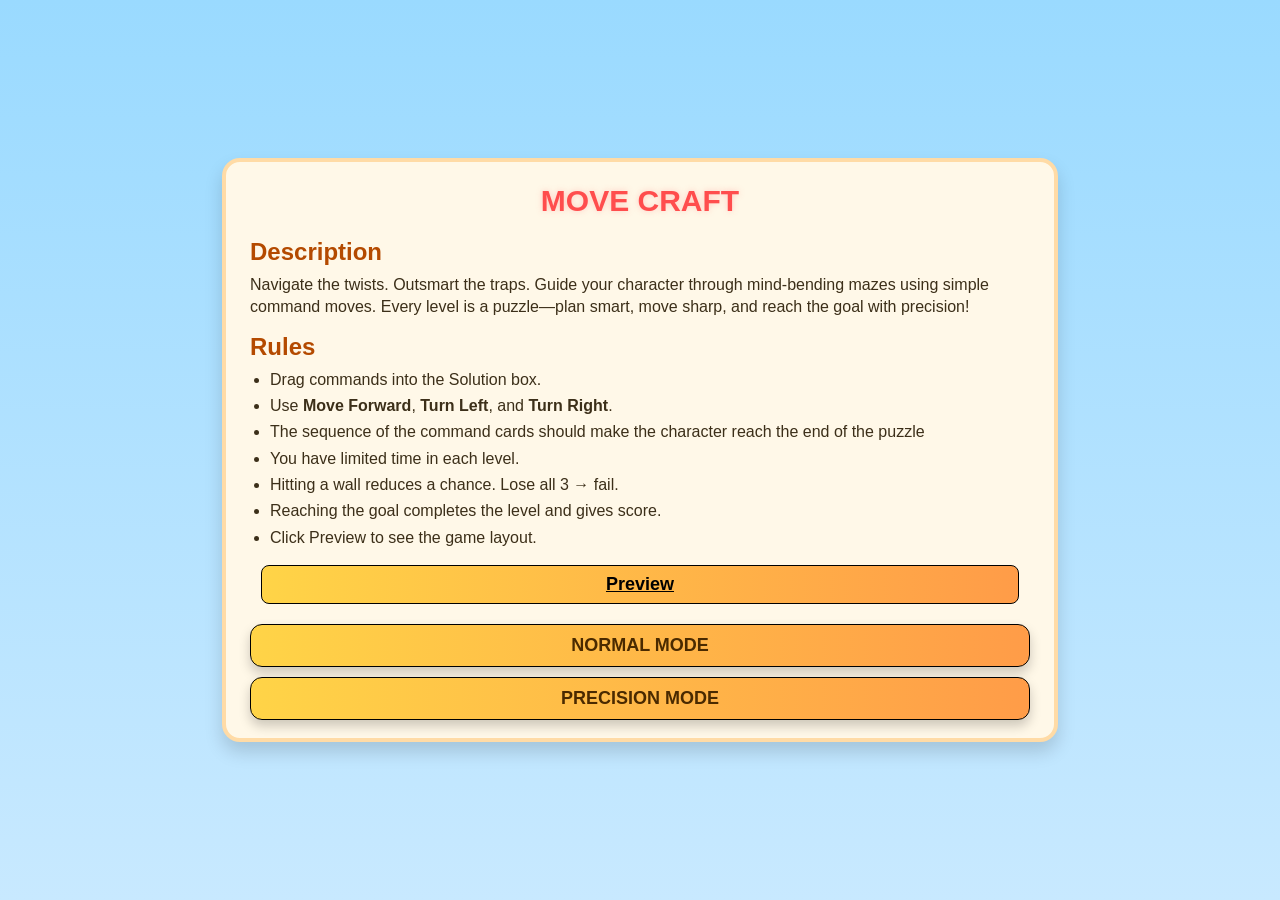
==== index.html @ 4fc88e2c "Rename index_M.html to index.html for GitHub Pages" ====
<!doctype html>
<html lang="en">
<head>
<meta charset="utf-8" />
<meta name="viewport" content="width=device-width,initial-scale=1" />
<title>Maze Game — Welcome</title>

<style>
:root{
  --sky-blue:#9adaff;
  --sky-light:#c8e9ff;
  --mario-red:#ff4d4d;
  --panel-light:#fff8e8;
  --panel-border:#ffdba6;
  --text-dark:#3c2f19;
}

/* Full-screen, no scroll */
html,body{
  margin:0;
  height:100vh;
  width:100vw;
  overflow:hidden;     /* No scrollbars anywhere */
  font-family:Arial, Helvetica, sans-serif;
  background:linear-gradient(180deg,var(--sky-blue),var(--sky-light));
  display:flex;
  justify-content:center;
  align-items:center;
  font-size: larger;
}

/* Perfectly centered container */
.container{
  width:88%;
  max-width:780px;
  height:auto;
  background:var(--panel-light);
  border:4px solid var(--panel-border);
  border-radius:18px;
  padding:18px 24px;   /* compact padding */
  box-shadow:0 10px 18px rgba(0,0,0,0.15);

  /* Trick: limit height exactly so content always fits */
  max-height:82vh;
  display:flex;
  flex-direction:column;
  justify-content:flex-start;
}

/* Title */
h1{
  text-align:center;
  font-size:30px;
  font-weight:900;
  color:var(--mario-red);
  margin:4px 0 10px 0;
  text-shadow:0 0 6px rgba(255,120,120,0.35);
}

/* Section headings */
h2{
  margin:10px 0 4px 0;
  color:#b44a00;
  font-weight:900;
  font-size: x-large;
}

/* Description & rules text */
p, li{
  font-size:16px;
  line-height:1.4;
  color:var(--text-dark);
  margin:4px 0;
}

/* Reduce vertical list spacing */
ul{
  margin:0 0 6px 0;
  padding-left:20px;
}

/* Preview button */
.btn {
  display:inline-block;
  padding:8px;
  border-radius:8px;
  margin:6px auto 10px auto;
  font-weight:800;
  border:1px solid #000000;
  background:linear-gradient(90deg,#ffd447,#ff9c48);
  font-size:18px;
  width:100%;
  max-width:740px;
  cursor:pointer;
  color:#000;
  text-align:center;
}
.btn:hover{
  transform:scale(1.04);
}

/* Game mode buttons */
.start-btn{
  width:100%;
  padding:10px;
  margin-top:10px;
  font-size:18px;
  font-weight:900;
  background:linear-gradient(90deg,#ffd447,#ff9c48);
  border:1px solid #000000;
  border-radius:12px;
  cursor:pointer;
  color:#4a2a00;
  box-shadow:0 6px 12px rgba(0,0,0,0.2);
}
.start-btn:hover{
  transform:scale(1.04);
}
</style>
</head>

<body>
<div class="container">

  <h1>MOVE CRAFT</h1>

  <h2>Description</h2>
  <p>
    Navigate the twists. Outsmart the traps.
    Guide your character through mind-bending mazes using simple command moves.
    Every level is a puzzle—plan smart, move sharp, and reach the goal with precision!
  </p>

  <h2>Rules</h2>
  <ul>
    <li>Drag commands into the Solution box.</li>
    <li>Use <b>Move Forward</b>, <b>Turn Left</b>, and <b>Turn Right</b>.</li>
    <li>The sequence of the command cards should make the character reach the end of the puzzle</li>
    <li>You have limited time in each level.</li>
    <li>Hitting a wall reduces a chance. Lose all 3 → fail.</li>
    <li>Reaching the goal completes the level and gives score.</li>
    <li>Click Preview to see the game layout.</li>
  </ul>

  <a href="photos/maze_preview.png" class="btn">Preview</a>

  <button class="start-btn" onclick="startGame()">NORMAL MODE</button>
  <button class="start-btn" onclick="shortestGame()">PRECISION MODE</button>

</div>

<script>
function startGame(){
  window.location.href = "game_M.html";
}
function shortestGame(){
  window.location.href = "game.html";
}
</script>

</body>
</html>
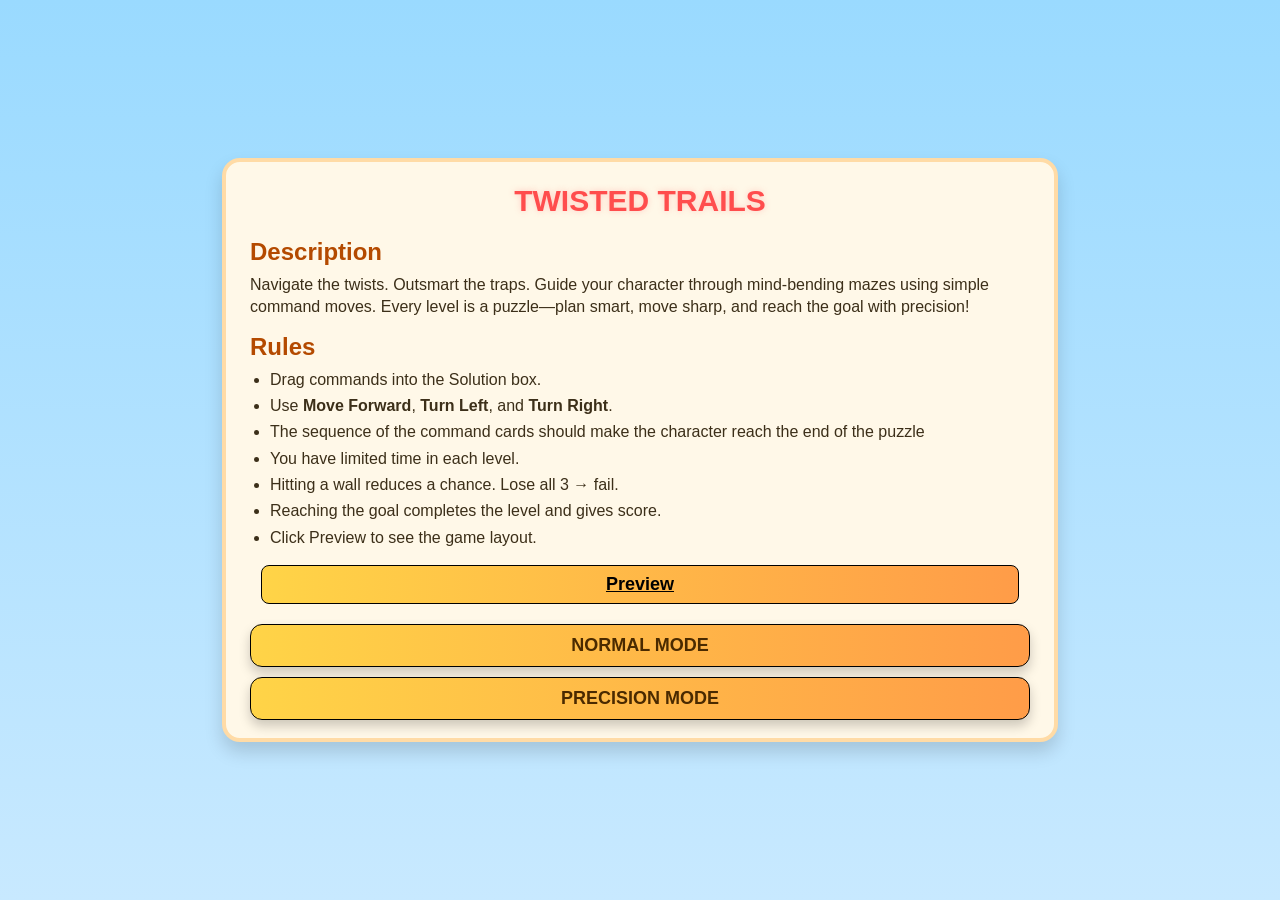
==== commit 5b1f1a6d: "Maze game name update" ====
--- a/index.html
+++ b/index.html
@@ -122,7 +122,7 @@
 <body>
 <div class="container">
 
-  <h1>MOVE CRAFT</h1>
+  <h1>TWISTED TRAILS</h1>
 
   <h2>Description</h2>
   <p>
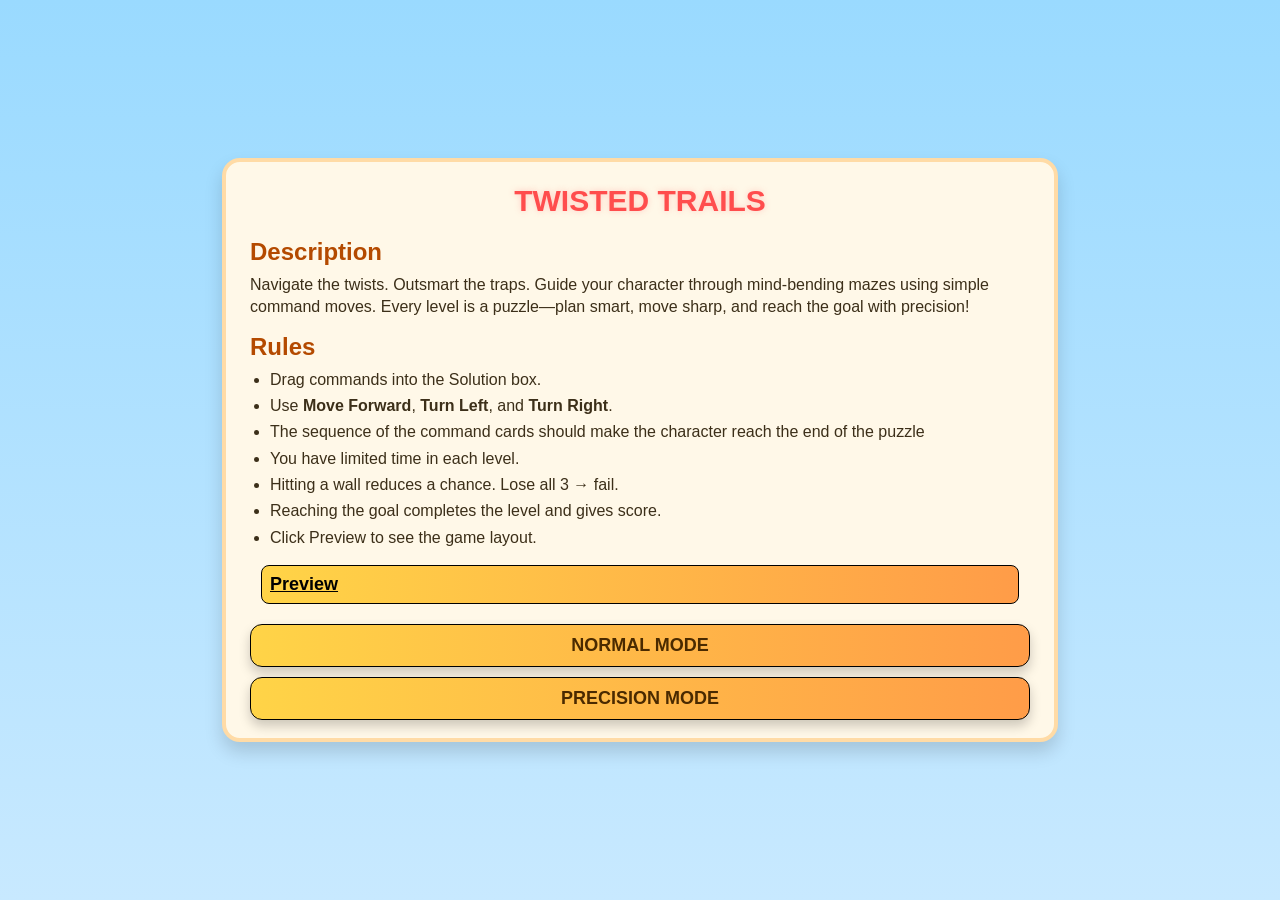
==== commit b2b7b727: "Maze game index layout" ====
--- a/index.html
+++ b/index.html
@@ -81,7 +81,7 @@
 
 /* Preview button */
 .btn {
-  display:inline-block;
+  display:flex;
   padding:8px;
   border-radius:8px;
   margin:6px auto 10px auto;
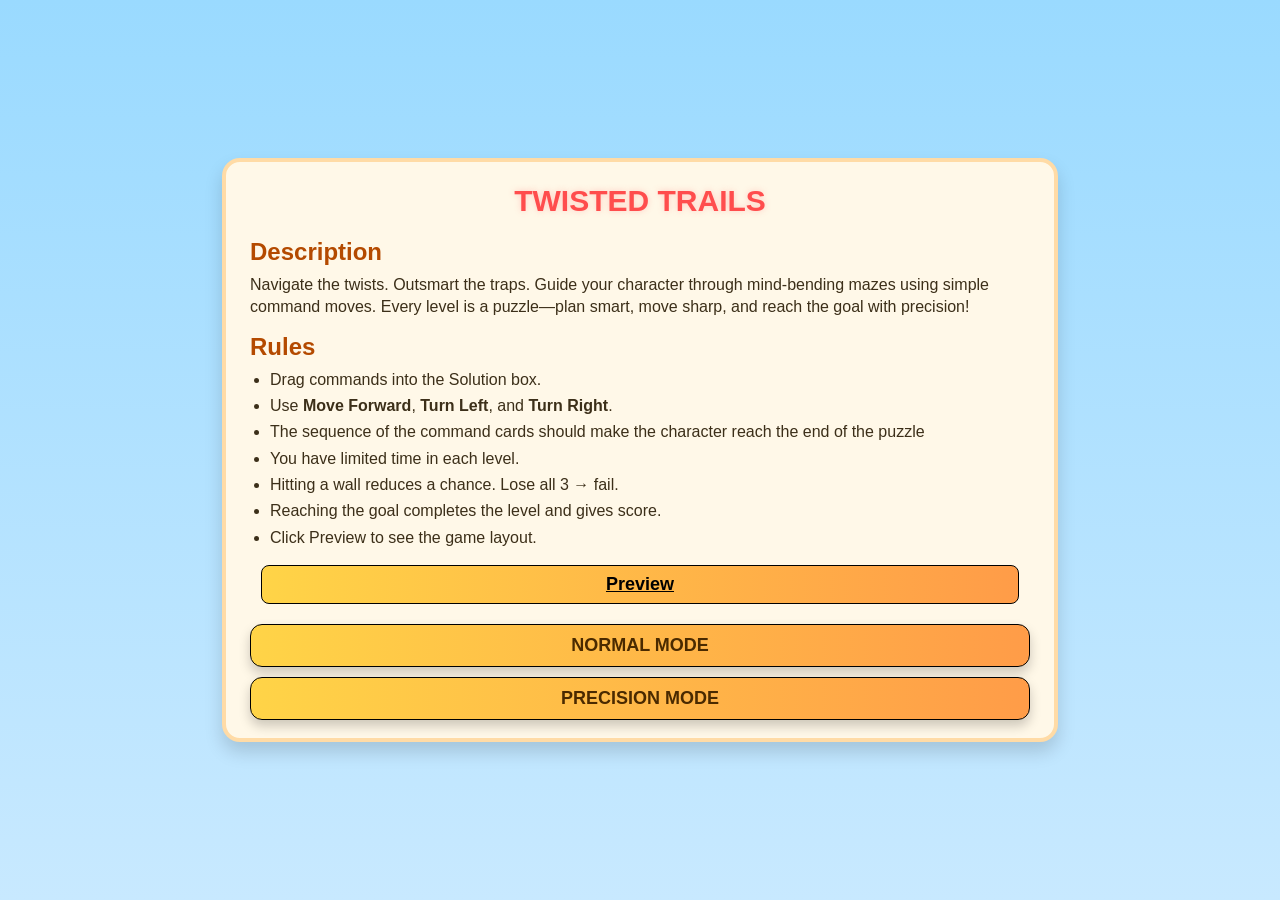
==== commit d1f5a382: "Maze game index layout" ====
--- a/index.html
+++ b/index.html
@@ -81,7 +81,7 @@
 
 /* Preview button */
 .btn {
-  display:flex;
+  display:inline-block;
   padding:8px;
   border-radius:8px;
   margin:6px auto 10px auto;
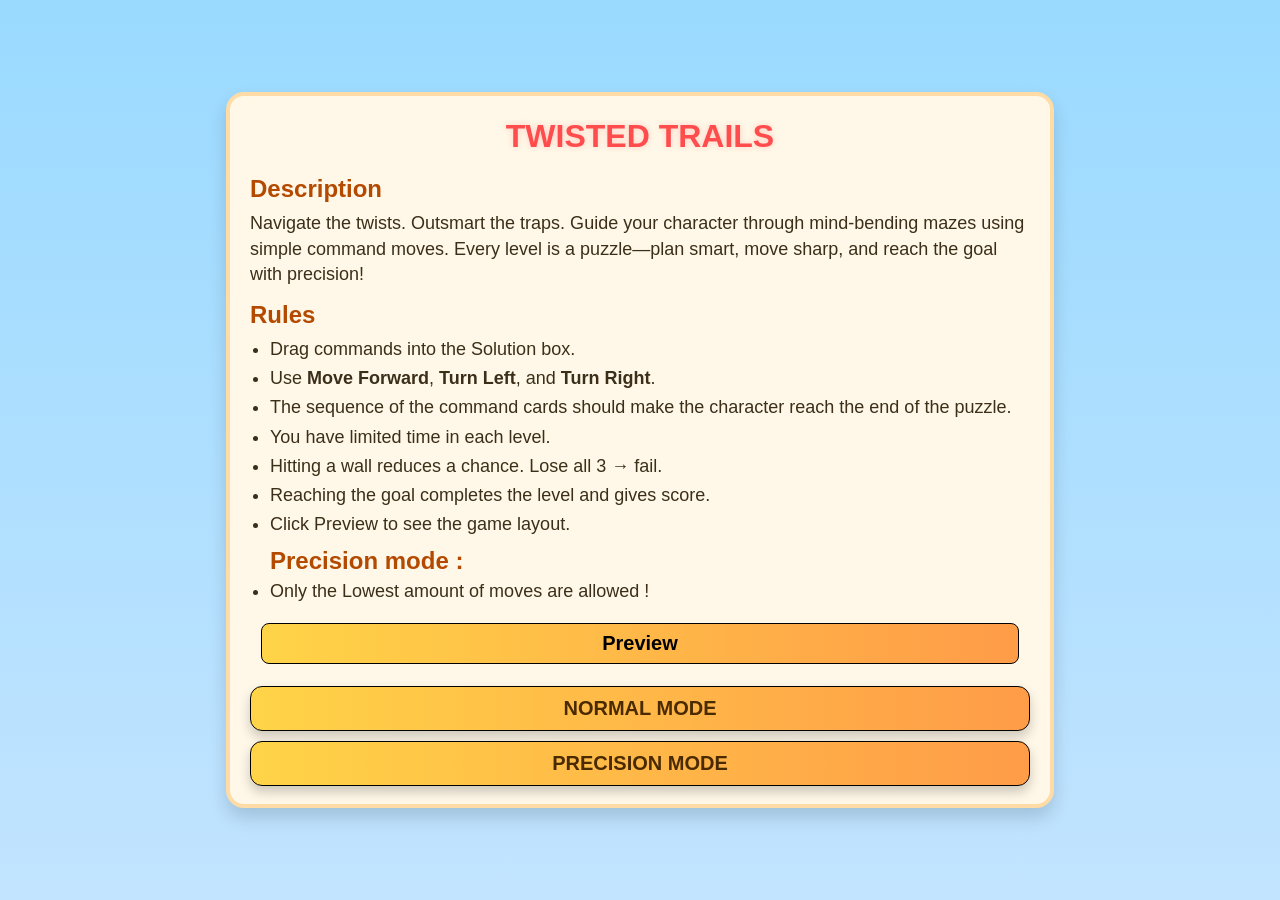
==== commit 586e91e6: "Maze game index update" ====
--- a/index.html
+++ b/index.html
@@ -8,39 +8,43 @@
 <style>
 :root{
   --sky-blue:#9adaff;
-  --sky-light:#c8e9ff;
+  --sky-light:#c2e4ff;
   --mario-red:#ff4d4d;
   --panel-light:#fff8e8;
   --panel-border:#ffdba6;
   --text-dark:#3c2f19;
+
+  /* Responsive font sizes */
+  --fs-base:clamp(14px,1.6vw,18px);
+  --fs-title:clamp(24px,4vw,32px);
+  --fs-section:clamp(18px,3vw,24px);
+  --fs-button:clamp(16px,2.4vw,20px);
 }
 
-/* Full-screen, no scroll */
+/* Full-screen, centered, no scroll on normal screens */
 html,body{
   margin:0;
   height:100vh;
   width:100vw;
-  overflow:hidden;     /* No scrollbars anywhere */
+  overflow:hidden;  /* overridden on very small screens */
   font-family:Arial, Helvetica, sans-serif;
   background:linear-gradient(180deg,var(--sky-blue),var(--sky-light));
   display:flex;
   justify-content:center;
   align-items:center;
-  font-size: larger;
+  font-size:var(--fs-base);
 }
 
-/* Perfectly centered container */
+/* Centered card */
 .container{
-  width:88%;
+  width:90%;
   max-width:780px;
-  height:auto;
   background:var(--panel-light);
   border:4px solid var(--panel-border);
   border-radius:18px;
-  padding:18px 24px;   /* compact padding */
+  padding:18px 20px;
   box-shadow:0 10px 18px rgba(0,0,0,0.15);
 
-  /* Trick: limit height exactly so content always fits */
   max-height:82vh;
   display:flex;
   flex-direction:column;
@@ -50,7 +54,7 @@
 /* Title */
 h1{
   text-align:center;
-  font-size:30px;
+  font-size:var(--fs-title);
   font-weight:900;
   color:var(--mario-red);
   margin:4px 0 10px 0;
@@ -62,38 +66,39 @@
   margin:10px 0 4px 0;
   color:#b44a00;
   font-weight:900;
-  font-size: x-large;
+  font-size:var(--fs-section);
 }
 
-/* Description & rules text */
+/* Body text */
 p, li{
-  font-size:16px;
+  font-size:var(--fs-base);
   line-height:1.4;
   color:var(--text-dark);
   margin:4px 0;
 }
 
-/* Reduce vertical list spacing */
+/* List spacing */
 ul{
   margin:0 0 6px 0;
   padding-left:20px;
 }
 
-/* Preview button */
-.btn {
+/* Preview button (link styled as button) */
+.btn{
   display:inline-block;
   padding:8px;
   border-radius:8px;
-  margin:6px auto 10px auto;
+  margin:8px auto 12px auto;
   font-weight:800;
   border:1px solid #000000;
   background:linear-gradient(90deg,#ffd447,#ff9c48);
-  font-size:18px;
+  font-size:var(--fs-button);
   width:100%;
   max-width:740px;
   cursor:pointer;
   color:#000;
   text-align:center;
+  text-decoration:none;
 }
 .btn:hover{
   transform:scale(1.04);
@@ -104,7 +109,7 @@
   width:100%;
   padding:10px;
   margin-top:10px;
-  font-size:18px;
+  font-size:var(--fs-button);
   font-weight:900;
   background:linear-gradient(90deg,#ffd447,#ff9c48);
   border:1px solid #000000;
@@ -115,6 +120,31 @@
 }
 .start-btn:hover{
   transform:scale(1.04);
+}
+
+/* ---------- RESPONSIVE TWEAKS ---------- */
+
+/* Very short screens (e.g., low height laptops, small windows) */
+@media (max-height:650px){
+  html,body{
+    overflow:auto;           /* allow page scroll when needed */
+    align-items:flex-start;  /* card moves a bit up instead of strict center */
+  }
+  .container{
+    margin:18px auto;
+    max-height:none;         /* let content take full height if needed */
+  }
+}
+
+/* Very narrow phones */
+@media (max-width:480px){
+  .container{
+    padding:14px 14px;
+    border-width:3px;
+  }
+  ul{
+    padding-left:16px;
+  }
 }
 </style>
 </head>
@@ -135,11 +165,13 @@
   <ul>
     <li>Drag commands into the Solution box.</li>
     <li>Use <b>Move Forward</b>, <b>Turn Left</b>, and <b>Turn Right</b>.</li>
-    <li>The sequence of the command cards should make the character reach the end of the puzzle</li>
+    <li>The sequence of the command cards should make the character reach the end of the puzzle.</li>
     <li>You have limited time in each level.</li>
     <li>Hitting a wall reduces a chance. Lose all 3 → fail.</li>
     <li>Reaching the goal completes the level and gives score.</li>
     <li>Click Preview to see the game layout.</li>
+    <h2>Precision mode : </h2>
+    <li>Only the Lowest amount of moves are allowed !</li>
   </ul>
 
   <a href="photos/maze_preview.png" class="btn">Preview</a>
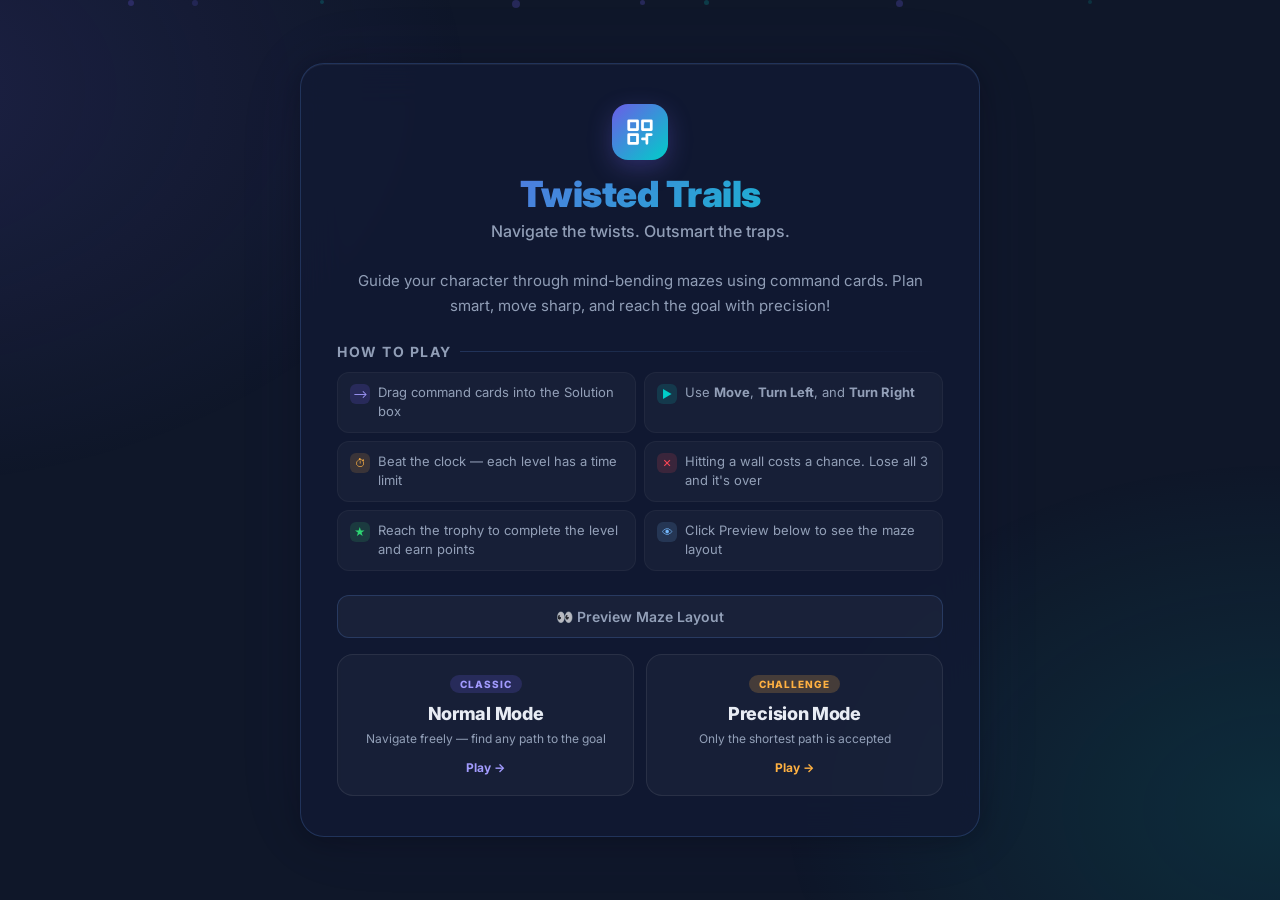
==== commit ef5b068c: "Refactor maze game structure and assets" ====
--- a/index.html
+++ b/index.html
@@ -1,194 +1,612 @@
-<!doctype html>
+<!DOCTYPE html>
 <html lang="en">
 <head>
-<meta charset="utf-8" />
-<meta name="viewport" content="width=device-width,initial-scale=1" />
-<title>Maze Game — Welcome</title>
+  <meta charset="utf-8" />
+  <meta name="viewport" content="width=device-width, initial-scale=1" />
+  <title>Twisted Trails — Maze Puzzle Game</title>
+  <meta name="description" content="Navigate mind-bending mazes using command cards. Outsmart traps, beat the clock, and prove your puzzle skills in Normal or Precision mode." />
+  <link rel="preconnect" href="https://fonts.googleapis.com" />
+  <link rel="preconnect" href="https://fonts.gstatic.com" crossorigin />
+  <link href="https://fonts.googleapis.com/css2?family=Inter:wght@400;600;700;800;900&display=swap" rel="stylesheet" />
 
 <style>
-:root{
-  --sky-blue:#9adaff;
-  --sky-light:#c2e4ff;
-  --mario-red:#ff4d4d;
-  --panel-light:#fff8e8;
-  --panel-border:#ffdba6;
-  --text-dark:#3c2f19;
-
-  /* Responsive font sizes */
-  --fs-base:clamp(14px,1.6vw,18px);
-  --fs-title:clamp(24px,4vw,32px);
-  --fs-section:clamp(18px,3vw,24px);
-  --fs-button:clamp(16px,2.4vw,20px);
-}
-
-/* Full-screen, centered, no scroll on normal screens */
-html,body{
-  margin:0;
-  height:100vh;
-  width:100vw;
-  overflow:hidden;  /* overridden on very small screens */
-  font-family:Arial, Helvetica, sans-serif;
-  background:linear-gradient(180deg,var(--sky-blue),var(--sky-light));
-  display:flex;
-  justify-content:center;
-  align-items:center;
-  font-size:var(--fs-base);
-}
-
-/* Centered card */
-.container{
-  width:90%;
-  max-width:780px;
-  background:var(--panel-light);
-  border:4px solid var(--panel-border);
-  border-radius:18px;
-  padding:18px 20px;
-  box-shadow:0 10px 18px rgba(0,0,0,0.15);
-
-  max-height:82vh;
-  display:flex;
-  flex-direction:column;
-  justify-content:flex-start;
-}
-
-/* Title */
-h1{
-  text-align:center;
-  font-size:var(--fs-title);
-  font-weight:900;
-  color:var(--mario-red);
-  margin:4px 0 10px 0;
-  text-shadow:0 0 6px rgba(255,120,120,0.35);
-}
-
-/* Section headings */
-h2{
-  margin:10px 0 4px 0;
-  color:#b44a00;
-  font-weight:900;
-  font-size:var(--fs-section);
-}
-
-/* Body text */
-p, li{
-  font-size:var(--fs-base);
-  line-height:1.4;
-  color:var(--text-dark);
-  margin:4px 0;
-}
-
-/* List spacing */
-ul{
-  margin:0 0 6px 0;
-  padding-left:20px;
-}
-
-/* Preview button (link styled as button) */
-.btn{
-  display:inline-block;
-  padding:8px;
-  border-radius:8px;
-  margin:8px auto 12px auto;
-  font-weight:800;
-  border:1px solid #000000;
-  background:linear-gradient(90deg,#ffd447,#ff9c48);
-  font-size:var(--fs-button);
-  width:100%;
-  max-width:740px;
-  cursor:pointer;
-  color:#000;
-  text-align:center;
-  text-decoration:none;
-}
-.btn:hover{
-  transform:scale(1.04);
-}
-
-/* Game mode buttons */
-.start-btn{
-  width:100%;
-  padding:10px;
-  margin-top:10px;
-  font-size:var(--fs-button);
-  font-weight:900;
-  background:linear-gradient(90deg,#ffd447,#ff9c48);
-  border:1px solid #000000;
-  border-radius:12px;
-  cursor:pointer;
-  color:#4a2a00;
-  box-shadow:0 6px 12px rgba(0,0,0,0.2);
-}
-.start-btn:hover{
-  transform:scale(1.04);
-}
-
-/* ---------- RESPONSIVE TWEAKS ---------- */
-
-/* Very short screens (e.g., low height laptops, small windows) */
-@media (max-height:650px){
-  html,body{
-    overflow:auto;           /* allow page scroll when needed */
-    align-items:flex-start;  /* card moves a bit up instead of strict center */
-  }
-  .container{
-    margin:18px auto;
-    max-height:none;         /* let content take full height if needed */
-  }
-}
-
-/* Very narrow phones */
-@media (max-width:480px){
-  .container{
-    padding:14px 14px;
-    border-width:3px;
-  }
-  ul{
-    padding-left:16px;
-  }
-}
+  :root {
+    --bg-deep: #0f1729;
+    --bg-card: rgba(18, 26, 52, 0.75);
+    --border-glow: rgba(100, 160, 255, 0.2);
+    --accent-1: #6c5ce7;
+    --accent-2: #00cec9;
+    --accent-gradient: linear-gradient(135deg, #6c5ce7, #00cec9);
+    --text-primary: #e8ecf4;
+    --text-secondary: rgba(200, 215, 240, 0.7);
+    --text-heading: #ffffff;
+    --gold-start: #ffd447;
+    --gold-end: #ff9c48;
+  }
+
+  *, *::before, *::after { box-sizing: border-box; margin: 0; padding: 0; }
+
+  html {
+    height: 100%;
+    font-size: 16px;
+  }
+
+  body {
+    min-height: 100vh;
+    font-family: 'Inter', system-ui, -apple-system, sans-serif;
+    background: var(--bg-deep);
+    color: var(--text-primary);
+    display: flex;
+    justify-content: center;
+    align-items: center;
+    overflow-x: hidden;
+    position: relative;
+  }
+
+  /* ---------- Animated Background ---------- */
+  .bg-grid {
+    position: fixed;
+    inset: 0;
+    z-index: 0;
+    overflow: hidden;
+    pointer-events: none;
+  }
+
+  .bg-grid::before {
+    content: '';
+    position: absolute;
+    inset: -50%;
+    background:
+      radial-gradient(ellipse 600px 400px at 20% 30%, rgba(108, 92, 231, 0.15), transparent),
+      radial-gradient(ellipse 500px 350px at 75% 70%, rgba(0, 206, 201, 0.12), transparent);
+    animation: bgShift 12s ease-in-out infinite alternate;
+  }
+
+  @keyframes bgShift {
+    from { transform: translate(0, 0) scale(1); }
+    to   { transform: translate(30px, -20px) scale(1.05); }
+  }
+
+  /* Floating particles */
+  .particle {
+    position: absolute;
+    border-radius: 50%;
+    background: rgba(108, 92, 231, 0.25);
+    pointer-events: none;
+    animation: float linear infinite;
+  }
+
+  .particle:nth-child(1)  { width: 6px;  height: 6px;  left: 10%; animation-duration: 18s; animation-delay: 0s;   }
+  .particle:nth-child(2)  { width: 4px;  height: 4px;  left: 25%; animation-duration: 22s; animation-delay: -4s;  background: rgba(0,206,201,0.2); }
+  .particle:nth-child(3)  { width: 8px;  height: 8px;  left: 40%; animation-duration: 15s; animation-delay: -2s;  }
+  .particle:nth-child(4)  { width: 5px;  height: 5px;  left: 55%; animation-duration: 20s; animation-delay: -6s;  background: rgba(0,206,201,0.2); }
+  .particle:nth-child(5)  { width: 7px;  height: 7px;  left: 70%; animation-duration: 17s; animation-delay: -3s;  }
+  .particle:nth-child(6)  { width: 4px;  height: 4px;  left: 85%; animation-duration: 24s; animation-delay: -8s;  background: rgba(0,206,201,0.15); }
+  .particle:nth-child(7)  { width: 5px;  height: 5px;  left: 50%; animation-duration: 19s; animation-delay: -10s; }
+  .particle:nth-child(8)  { width: 6px;  height: 6px;  left: 15%; animation-duration: 21s; animation-delay: -12s; background: rgba(108,92,231,0.18); }
+
+  @keyframes float {
+    from { transform: translateY(110vh) rotate(0deg);   opacity: 0; }
+    10%  { opacity: 1; }
+    90%  { opacity: 1; }
+    to   { transform: translateY(-10vh) rotate(360deg); opacity: 0; }
+  }
+
+  /* ---------- Main Container ---------- */
+  main {
+    position: relative;
+    z-index: 1;
+    width: 92%;
+    max-width: 680px;
+    padding: 20px 0;
+  }
+
+  /* ---------- Card ---------- */
+  .card {
+    background: var(--bg-card);
+    border: 1px solid var(--border-glow);
+    border-radius: 24px;
+    padding: clamp(24px, 4vw, 40px) clamp(20px, 3.5vw, 36px);
+    backdrop-filter: blur(20px);
+    -webkit-backdrop-filter: blur(20px);
+    box-shadow:
+      0 4px 30px rgba(0, 0, 0, 0.3),
+      0 0 80px rgba(108, 92, 231, 0.05),
+      inset 0 1px 0 rgba(255,255,255,0.05);
+    animation: cardIn 0.7s ease-out;
+  }
+
+  @keyframes cardIn {
+    from { opacity: 0; transform: translateY(30px) scale(0.97); }
+    to   { opacity: 1; transform: translateY(0) scale(1); }
+  }
+
+  /* ---------- Logo / Title ---------- */
+  .logo-section {
+    text-align: center;
+    margin-bottom: 28px;
+  }
+
+  .logo-icon {
+    display: inline-flex;
+    align-items: center;
+    justify-content: center;
+    width: 56px;
+    height: 56px;
+    border-radius: 16px;
+    background: var(--accent-gradient);
+    margin-bottom: 14px;
+    box-shadow: 0 8px 24px rgba(108, 92, 231, 0.3);
+    animation: logoPulse 3s ease-in-out infinite;
+  }
+
+  @keyframes logoPulse {
+    0%, 100% { box-shadow: 0 8px 24px rgba(108, 92, 231, 0.3); }
+    50%      { box-shadow: 0 8px 36px rgba(108, 92, 231, 0.5); }
+  }
+
+  .logo-icon svg {
+    width: 30px;
+    height: 30px;
+  }
+
+  h1 {
+    font-size: clamp(26px, 5vw, 36px);
+    font-weight: 900;
+    letter-spacing: -0.5px;
+    background: var(--accent-gradient);
+    -webkit-background-clip: text;
+    -webkit-text-fill-color: transparent;
+    background-clip: text;
+    line-height: 1.15;
+  }
+
+  .tagline {
+    color: var(--text-secondary);
+    font-size: clamp(14px, 2vw, 16px);
+    font-weight: 500;
+    margin-top: 6px;
+  }
+
+  /* ---------- Description ---------- */
+  .description {
+    font-size: clamp(14px, 1.6vw, 15px);
+    color: var(--text-secondary);
+    line-height: 1.65;
+    margin-bottom: 24px;
+    text-align: center;
+  }
+
+  /* ---------- Rules Section ---------- */
+  .rules-section {
+    margin-bottom: 24px;
+  }
+
+  .rules-header {
+    display: flex;
+    align-items: center;
+    gap: 8px;
+    margin-bottom: 12px;
+  }
+
+  .rules-header h2 {
+    font-size: 14px;
+    font-weight: 700;
+    text-transform: uppercase;
+    letter-spacing: 1.5px;
+    color: var(--text-secondary);
+  }
+
+  .rules-header::after {
+    content: '';
+    flex: 1;
+    height: 1px;
+    background: linear-gradient(90deg, var(--border-glow), transparent);
+  }
+
+  .rules-grid {
+    display: grid;
+    grid-template-columns: 1fr 1fr;
+    gap: 8px;
+  }
+
+  @media (max-width: 500px) {
+    .rules-grid { grid-template-columns: 1fr; }
+  }
+
+  .rule-item {
+    display: flex;
+    align-items: flex-start;
+    gap: 8px;
+    padding: 10px 12px;
+    border-radius: 12px;
+    background: rgba(255,255,255,0.03);
+    border: 1px solid rgba(255,255,255,0.04);
+    font-size: 13px;
+    line-height: 1.5;
+    color: var(--text-secondary);
+    transition: background 0.2s ease, border-color 0.2s ease;
+    animation: ruleIn 0.5s ease-out both;
+  }
+
+  .rule-item:nth-child(1) { animation-delay: 0.1s; }
+  .rule-item:nth-child(2) { animation-delay: 0.15s; }
+  .rule-item:nth-child(3) { animation-delay: 0.2s; }
+  .rule-item:nth-child(4) { animation-delay: 0.25s; }
+  .rule-item:nth-child(5) { animation-delay: 0.3s; }
+  .rule-item:nth-child(6) { animation-delay: 0.35s; }
+
+  @keyframes ruleIn {
+    from { opacity: 0; transform: translateY(8px); }
+    to   { opacity: 1; transform: translateY(0); }
+  }
+
+  .rule-item:hover {
+    background: rgba(255,255,255,0.06);
+    border-color: rgba(255,255,255,0.08);
+  }
+
+  .rule-icon {
+    flex-shrink: 0;
+    width: 20px;
+    height: 20px;
+    border-radius: 6px;
+    display: flex;
+    align-items: center;
+    justify-content: center;
+    font-size: 11px;
+    margin-top: 1px;
+  }
+
+  .rule-icon.drag   { background: rgba(108,92,231,0.2);  color: #a29bfe; }
+  .rule-icon.cmd    { background: rgba(0,206,201,0.15);   color: #00cec9; }
+  .rule-icon.time   { background: rgba(255,177,66,0.15);  color: #ffb142; }
+  .rule-icon.wall   { background: rgba(255,71,87,0.15);   color: #ff4757; }
+  .rule-icon.goal   { background: rgba(46,213,115,0.15);  color: #2ed573; }
+  .rule-icon.eye    { background: rgba(116,185,255,0.15); color: #74b9ff; }
+
+  /* ---------- Preview Button ---------- */
+  .preview-btn {
+    display: block;
+    width: 100%;
+    padding: 12px;
+    margin-bottom: 16px;
+    border-radius: 12px;
+    border: 1px solid var(--border-glow);
+    background: rgba(255,255,255,0.04);
+    color: var(--text-secondary);
+    font-family: inherit;
+    font-size: 14px;
+    font-weight: 600;
+    cursor: pointer;
+    text-align: center;
+    text-decoration: none;
+    transition: all 0.2s ease;
+  }
+
+  .preview-btn:hover {
+    background: rgba(255,255,255,0.08);
+    border-color: rgba(100, 160, 255, 0.35);
+    color: var(--text-primary);
+  }
+
+  /* ---------- Mode Cards ---------- */
+  .modes {
+    display: grid;
+    grid-template-columns: 1fr 1fr;
+    gap: 12px;
+  }
+
+  @media (max-width: 460px) {
+    .modes { grid-template-columns: 1fr; }
+  }
+
+  .mode-card {
+    position: relative;
+    padding: 20px 16px;
+    border-radius: 16px;
+    border: 1px solid rgba(255,255,255,0.08);
+    background: rgba(255,255,255,0.03);
+    cursor: pointer;
+    text-align: center;
+    font-family: inherit;
+    color: var(--text-primary);
+    transition: all 0.25s ease;
+    overflow: hidden;
+  }
+
+  .mode-card::before {
+    content: '';
+    position: absolute;
+    inset: 0;
+    border-radius: 16px;
+    opacity: 0;
+    transition: opacity 0.25s ease;
+  }
+
+  .mode-card.normal::before {
+    background: linear-gradient(135deg, rgba(108,92,231,0.12), rgba(0,206,201,0.08));
+  }
+
+  .mode-card.precision::before {
+    background: linear-gradient(135deg, rgba(255,177,66,0.12), rgba(255,71,87,0.08));
+  }
+
+  .mode-card:hover {
+    border-color: rgba(255,255,255,0.15);
+    transform: translateY(-3px);
+    box-shadow: 0 12px 30px rgba(0,0,0,0.25);
+  }
+
+  .mode-card:hover::before { opacity: 1; }
+
+  .mode-card:active {
+    transform: translateY(-1px);
+  }
+
+  .mode-badge {
+    position: relative;
+    z-index: 1;
+    display: inline-block;
+    padding: 3px 10px;
+    border-radius: 20px;
+    font-size: 10px;
+    font-weight: 800;
+    text-transform: uppercase;
+    letter-spacing: 1px;
+    margin-bottom: 10px;
+  }
+
+  .mode-card.normal .mode-badge {
+    background: rgba(108,92,231,0.2);
+    color: #a29bfe;
+  }
+
+  .mode-card.precision .mode-badge {
+    background: rgba(255,177,66,0.2);
+    color: #ffb142;
+  }
+
+  .mode-title {
+    position: relative;
+    z-index: 1;
+    font-size: 18px;
+    font-weight: 800;
+    margin-bottom: 6px;
+    letter-spacing: -0.3px;
+  }
+
+  .mode-desc {
+    position: relative;
+    z-index: 1;
+    font-size: 12px;
+    color: var(--text-secondary);
+    line-height: 1.5;
+  }
+
+  .mode-arrow {
+    position: relative;
+    z-index: 1;
+    display: inline-flex;
+    align-items: center;
+    gap: 4px;
+    margin-top: 12px;
+    font-size: 12px;
+    font-weight: 700;
+    transition: gap 0.2s ease;
+  }
+
+  .mode-card.normal .mode-arrow   { color: #a29bfe; }
+  .mode-card.precision .mode-arrow { color: #ffb142; }
+
+  .mode-card:hover .mode-arrow { gap: 8px; }
+
+  /* ---------- Preview Modal ---------- */
+  .preview-overlay {
+    display: none;
+    position: fixed;
+    inset: 0;
+    z-index: 100;
+    background: rgba(0,0,0,0.7);
+    backdrop-filter: blur(6px);
+    -webkit-backdrop-filter: blur(6px);
+    align-items: center;
+    justify-content: center;
+    animation: fadeIn 0.2s ease-out;
+  }
+
+  .preview-overlay.visible { display: flex; }
+
+  @keyframes fadeIn {
+    from { opacity: 0; }
+    to   { opacity: 1; }
+  }
+
+  .preview-modal {
+    background: var(--bg-card);
+    border: 1px solid var(--border-glow);
+    border-radius: 20px;
+    padding: 20px;
+    max-width: 90%;
+    max-height: 85vh;
+    box-shadow: 0 20px 60px rgba(0,0,0,0.5);
+    animation: modalSlideIn 0.3s ease-out;
+    position: relative;
+  }
+
+  @keyframes modalSlideIn {
+    from { opacity: 0; transform: scale(0.92) translateY(20px); }
+    to   { opacity: 1; transform: scale(1) translateY(0); }
+  }
+
+  .preview-modal img {
+    display: block;
+    max-width: 100%;
+    max-height: 70vh;
+    border-radius: 12px;
+    border: 1px solid rgba(255,255,255,0.08);
+  }
+
+  .preview-close {
+    position: absolute;
+    top: -12px;
+    right: -12px;
+    width: 32px;
+    height: 32px;
+    border-radius: 50%;
+    border: 1px solid rgba(255,255,255,0.15);
+    background: var(--bg-deep);
+    color: var(--text-primary);
+    font-size: 16px;
+    cursor: pointer;
+    display: flex;
+    align-items: center;
+    justify-content: center;
+    transition: background 0.15s ease;
+  }
+
+  .preview-close:hover {
+    background: rgba(255,71,87,0.3);
+  }
+
+  /* ---------- Scrollable on short screens ---------- */
+  @media (max-height: 700px) {
+    body {
+      align-items: flex-start;
+    }
+    main {
+      padding: 16px 0;
+    }
+  }
 </style>
 </head>
 
 <body>
-<div class="container">
-
-  <h1>TWISTED TRAILS</h1>
-
-  <h2>Description</h2>
-  <p>
-    Navigate the twists. Outsmart the traps.
-    Guide your character through mind-bending mazes using simple command moves.
-    Every level is a puzzle—plan smart, move sharp, and reach the goal with precision!
-  </p>
-
-  <h2>Rules</h2>
-  <ul>
-    <li>Drag commands into the Solution box.</li>
-    <li>Use <b>Move Forward</b>, <b>Turn Left</b>, and <b>Turn Right</b>.</li>
-    <li>The sequence of the command cards should make the character reach the end of the puzzle.</li>
-    <li>You have limited time in each level.</li>
-    <li>Hitting a wall reduces a chance. Lose all 3 → fail.</li>
-    <li>Reaching the goal completes the level and gives score.</li>
-    <li>Click Preview to see the game layout.</li>
-    <h2>Precision mode : </h2>
-    <li>Only the Lowest amount of moves are allowed !</li>
-  </ul>
-
-  <a href="photos/maze_preview.png" class="btn">Preview</a>
-
-  <button class="start-btn" onclick="startGame()">NORMAL MODE</button>
-  <button class="start-btn" onclick="shortestGame()">PRECISION MODE</button>
-
-</div>
-
-<script>
-function startGame(){
-  window.location.href = "game_M.html";
-}
-function shortestGame(){
-  window.location.href = "game.html";
-}
-</script>
-
+  <!-- Animated background -->
+  <div class="bg-grid" aria-hidden="true">
+    <div class="particle"></div>
+    <div class="particle"></div>
+    <div class="particle"></div>
+    <div class="particle"></div>
+    <div class="particle"></div>
+    <div class="particle"></div>
+    <div class="particle"></div>
+    <div class="particle"></div>
+  </div>
+
+  <main>
+    <div class="card">
+
+      <!-- Logo & Title -->
+      <section class="logo-section">
+        <div class="logo-icon" aria-hidden="true">
+          <svg viewBox="0 0 24 24" fill="none" stroke="white" stroke-width="2.2" stroke-linecap="round" stroke-linejoin="round">
+            <path d="M3 3h7v7H3zM14 3h7v7h-7zM3 14h7v7H3z"/>
+            <path d="M17.5 14v3.5H14M21 14h-3.5M17.5 21v-3.5"/>
+          </svg>
+        </div>
+        <h1>Twisted Trails</h1>
+        <p class="tagline">Navigate the twists. Outsmart the traps.</p>
+      </section>
+
+      <!-- Description -->
+      <p class="description">
+        Guide your character through mind-bending mazes using command cards.
+        Plan smart, move sharp, and reach the goal with precision!
+      </p>
+
+      <!-- Rules -->
+      <section class="rules-section">
+        <div class="rules-header">
+          <h2>How to Play</h2>
+        </div>
+        <div class="rules-grid">
+          <div class="rule-item">
+            <div class="rule-icon drag">⟶</div>
+            <span>Drag command cards into the Solution box</span>
+          </div>
+          <div class="rule-item">
+            <div class="rule-icon cmd">▶</div>
+            <span>Use <strong>Move</strong>, <strong>Turn Left</strong>, and <strong>Turn Right</strong></span>
+          </div>
+          <div class="rule-item">
+            <div class="rule-icon time">⏱</div>
+            <span>Beat the clock — each level has a time limit</span>
+          </div>
+          <div class="rule-item">
+            <div class="rule-icon wall">✕</div>
+            <span>Hitting a wall costs a chance. Lose all 3 and it's over</span>
+          </div>
+          <div class="rule-item">
+            <div class="rule-icon goal">★</div>
+            <span>Reach the trophy to complete the level and earn points</span>
+          </div>
+          <div class="rule-item">
+            <div class="rule-icon eye">👁</div>
+            <span>Click Preview below to see the maze layout</span>
+          </div>
+        </div>
+      </section>
+
+      <!-- Preview -->
+      <button type="button" class="preview-btn" id="previewBtn">👀 Preview Maze Layout</button>
+
+      <!-- Mode Selection -->
+      <div class="modes">
+        <button type="button" class="mode-card normal" id="normalBtn">
+          <div class="mode-badge">Classic</div>
+          <div class="mode-title">Normal Mode</div>
+          <div class="mode-desc">Navigate freely — find any path to the goal</div>
+          <div class="mode-arrow">Play →</div>
+        </button>
+
+        <button type="button" class="mode-card precision" id="precisionBtn">
+          <div class="mode-badge">Challenge</div>
+          <div class="mode-title">Precision Mode</div>
+          <div class="mode-desc">Only the shortest path is accepted</div>
+          <div class="mode-arrow">Play →</div>
+        </button>
+      </div>
+
+    </div>
+  </main>
+
+  <!-- Preview Modal -->
+  <div class="preview-overlay" id="previewOverlay">
+    <div class="preview-modal">
+      <button type="button" class="preview-close" id="previewClose" aria-label="Close preview">✕</button>
+      <img src="photos/maze_preview.png" alt="Maze game preview showing the puzzle grid layout" width="600" height="400" />
+    </div>
+  </div>
+
+  <script>
+    /* Navigation */
+    document.getElementById("normalBtn").addEventListener("click", () => {
+      window.location.href = "game_M.html";
+    });
+
+    document.getElementById("precisionBtn").addEventListener("click", () => {
+      window.location.href = "game.html";
+    });
+
+    /* Preview Modal */
+    const overlay = document.getElementById("previewOverlay");
+
+    document.getElementById("previewBtn").addEventListener("click", () => {
+      overlay.classList.add("visible");
+    });
+
+    document.getElementById("previewClose").addEventListener("click", () => {
+      overlay.classList.remove("visible");
+    });
+
+    overlay.addEventListener("click", (e) => {
+      if (e.target === overlay) overlay.classList.remove("visible");
+    });
+
+    document.addEventListener("keydown", (e) => {
+      if (e.key === "Escape") overlay.classList.remove("visible");
+    });
+  </script>
 </body>
 </html>
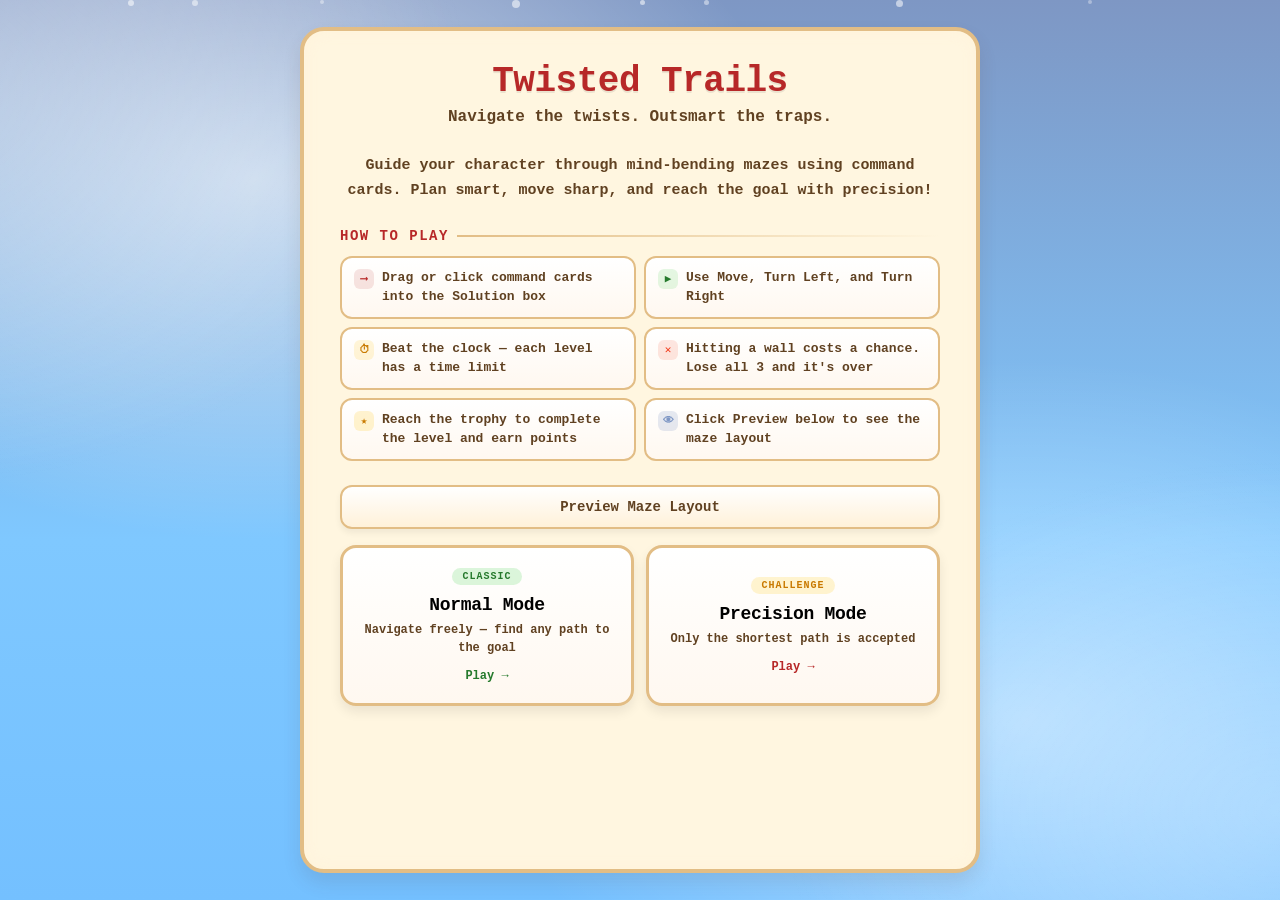
==== commit e6877561: "Index page improvements" ====
--- a/index.html
+++ b/index.html
@@ -5,23 +5,19 @@
   <meta name="viewport" content="width=device-width, initial-scale=1" />
   <title>Twisted Trails — Maze Puzzle Game</title>
   <meta name="description" content="Navigate mind-bending mazes using command cards. Outsmart traps, beat the clock, and prove your puzzle skills in Normal or Precision mode." />
-  <link rel="preconnect" href="https://fonts.googleapis.com" />
-  <link rel="preconnect" href="https://fonts.gstatic.com" crossorigin />
-  <link href="https://fonts.googleapis.com/css2?family=Inter:wght@400;600;700;800;900&display=swap" rel="stylesheet" />
-
 <style>
   :root {
-    --bg-deep: #0f1729;
-    --bg-card: rgba(18, 26, 52, 0.75);
-    --border-glow: rgba(100, 160, 255, 0.2);
-    --accent-1: #6c5ce7;
-    --accent-2: #00cec9;
-    --accent-gradient: linear-gradient(135deg, #6c5ce7, #00cec9);
-    --text-primary: #e8ecf4;
-    --text-secondary: rgba(200, 215, 240, 0.7);
-    --text-heading: #ffffff;
-    --gold-start: #ffd447;
-    --gold-end: #ff9c48;
+    --sky-blue: #7e97c4;
+    --sky-light: #90a9e8;
+    --cloud-white: #ffffff;
+    --mario-red: #b72828;
+    --pipe-green: #4ad253;
+    --coin-yellow: #f23615;
+    --panel-light: #fff6e0;
+    --panel-border: #e2bd85;
+    --text-dark: #000000;
+    --muted: #604121;
+    --shadow-lg: 0 10px 18px rgba(85, 60, 60, 0.12);
   }
 
   *, *::before, *::after { box-sizing: border-box; margin: 0; padding: 0; }
@@ -33,9 +29,12 @@
 
   body {
     min-height: 100vh;
-    font-family: 'Inter', system-ui, -apple-system, sans-serif;
-    background: var(--bg-deep);
-    color: var(--text-primary);
+    font-family: "Courier New", monospace, system-ui;
+    background:
+      radial-gradient(900px 600px at 20% 20%, rgba(255,255,255,0.6), transparent 60%),
+      radial-gradient(900px 600px at 80% 80%, rgba(255,255,255,0.45), transparent 60%),
+      linear-gradient(180deg, var(--sky-blue) 0%, #7fc8ff 60%, #74c0ff 100%);
+    color: var(--text-dark);
     display: flex;
     justify-content: center;
     align-items: center;
@@ -57,8 +56,8 @@
     position: absolute;
     inset: -50%;
     background:
-      radial-gradient(ellipse 600px 400px at 20% 30%, rgba(108, 92, 231, 0.15), transparent),
-      radial-gradient(ellipse 500px 350px at 75% 70%, rgba(0, 206, 201, 0.12), transparent);
+      radial-gradient(ellipse 600px 400px at 20% 30%, rgba(255,255,255,0.35), transparent),
+      radial-gradient(ellipse 500px 350px at 75% 70%, rgba(255,255,255,0.25), transparent);
     animation: bgShift 12s ease-in-out infinite alternate;
   }
 
@@ -71,19 +70,19 @@
   .particle {
     position: absolute;
     border-radius: 50%;
-    background: rgba(108, 92, 231, 0.25);
+    background: rgba(255, 255, 255, 0.55);
     pointer-events: none;
     animation: float linear infinite;
   }
 
   .particle:nth-child(1)  { width: 6px;  height: 6px;  left: 10%; animation-duration: 18s; animation-delay: 0s;   }
-  .particle:nth-child(2)  { width: 4px;  height: 4px;  left: 25%; animation-duration: 22s; animation-delay: -4s;  background: rgba(0,206,201,0.2); }
+  .particle:nth-child(2)  { width: 4px;  height: 4px;  left: 25%; animation-duration: 22s; animation-delay: -4s;  background: rgba(255,255,255,0.4); }
   .particle:nth-child(3)  { width: 8px;  height: 8px;  left: 40%; animation-duration: 15s; animation-delay: -2s;  }
-  .particle:nth-child(4)  { width: 5px;  height: 5px;  left: 55%; animation-duration: 20s; animation-delay: -6s;  background: rgba(0,206,201,0.2); }
+  .particle:nth-child(4)  { width: 5px;  height: 5px;  left: 55%; animation-duration: 20s; animation-delay: -6s;  background: rgba(255,255,255,0.45); }
   .particle:nth-child(5)  { width: 7px;  height: 7px;  left: 70%; animation-duration: 17s; animation-delay: -3s;  }
-  .particle:nth-child(6)  { width: 4px;  height: 4px;  left: 85%; animation-duration: 24s; animation-delay: -8s;  background: rgba(0,206,201,0.15); }
+  .particle:nth-child(6)  { width: 4px;  height: 4px;  left: 85%; animation-duration: 24s; animation-delay: -8s;  background: rgba(255,255,255,0.35); }
   .particle:nth-child(7)  { width: 5px;  height: 5px;  left: 50%; animation-duration: 19s; animation-delay: -10s; }
-  .particle:nth-child(8)  { width: 6px;  height: 6px;  left: 15%; animation-duration: 21s; animation-delay: -12s; background: rgba(108,92,231,0.18); }
+  .particle:nth-child(8)  { width: 6px;  height: 6px;  left: 15%; animation-duration: 21s; animation-delay: -12s; background: rgba(255,255,255,0.5); }
 
   @keyframes float {
     from { transform: translateY(110vh) rotate(0deg);   opacity: 0; }
@@ -103,16 +102,12 @@
 
   /* ---------- Card ---------- */
   .card {
-    background: var(--bg-card);
-    border: 1px solid var(--border-glow);
+    height: 94vh;
+    background: var(--panel-light);
+    border: 4px solid var(--panel-border);
     border-radius: 24px;
-    padding: clamp(24px, 4vw, 40px) clamp(20px, 3.5vw, 36px);
-    backdrop-filter: blur(20px);
-    -webkit-backdrop-filter: blur(20px);
-    box-shadow:
-      0 4px 30px rgba(0, 0, 0, 0.3),
-      0 0 80px rgba(108, 92, 231, 0.05),
-      inset 0 1px 0 rgba(255,255,255,0.05);
+    padding: clamp(24px, 4vw, 30px) clamp(20px, 3.5vw, 36px);
+    box-shadow: var(--shadow-lg), inset 0 0 14px rgba(255,240,210,0.45);
     animation: cardIn 0.7s ease-out;
   }
 
@@ -134,15 +129,15 @@
     width: 56px;
     height: 56px;
     border-radius: 16px;
-    background: var(--accent-gradient);
+    background: linear-gradient(180deg, var(--pipe-green), #267a2d);
     margin-bottom: 14px;
-    box-shadow: 0 8px 24px rgba(108, 92, 231, 0.3);
+    box-shadow: 0 8px 24px rgba(60, 176, 67, 0.35);
     animation: logoPulse 3s ease-in-out infinite;
   }
 
   @keyframes logoPulse {
-    0%, 100% { box-shadow: 0 8px 24px rgba(108, 92, 231, 0.3); }
-    50%      { box-shadow: 0 8px 36px rgba(108, 92, 231, 0.5); }
+    0%, 100% { box-shadow: 0 8px 24px rgba(60, 176, 67, 0.35); }
+    50%      { box-shadow: 0 8px 36px rgba(60, 176, 67, 0.55); }
   }
 
   .logo-icon svg {
@@ -154,27 +149,26 @@
     font-size: clamp(26px, 5vw, 36px);
     font-weight: 900;
     letter-spacing: -0.5px;
-    background: var(--accent-gradient);
-    -webkit-background-clip: text;
-    -webkit-text-fill-color: transparent;
-    background-clip: text;
+    color: var(--mario-red);
+    text-shadow: 0 2px 0 rgba(0,0,0,0.08);
     line-height: 1.15;
   }
 
   .tagline {
-    color: var(--text-secondary);
+    color: var(--muted);
     font-size: clamp(14px, 2vw, 16px);
-    font-weight: 500;
+    font-weight: 700;
     margin-top: 6px;
   }
 
   /* ---------- Description ---------- */
   .description {
     font-size: clamp(14px, 1.6vw, 15px);
-    color: var(--text-secondary);
+    color: var(--muted);
     line-height: 1.65;
     margin-bottom: 24px;
     text-align: center;
+    font-weight: 700;
   }
 
   /* ---------- Rules Section ---------- */
@@ -191,17 +185,17 @@
 
   .rules-header h2 {
     font-size: 14px;
-    font-weight: 700;
+    font-weight: 900;
     text-transform: uppercase;
     letter-spacing: 1.5px;
-    color: var(--text-secondary);
+    color: var(--mario-red);
   }
 
   .rules-header::after {
     content: '';
     flex: 1;
-    height: 1px;
-    background: linear-gradient(90deg, var(--border-glow), transparent);
+    height: 2px;
+    background: linear-gradient(90deg, var(--panel-border), transparent);
   }
 
   .rules-grid {
@@ -220,12 +214,13 @@
     gap: 8px;
     padding: 10px 12px;
     border-radius: 12px;
-    background: rgba(255,255,255,0.03);
-    border: 1px solid rgba(255,255,255,0.04);
+    background: linear-gradient(180deg, var(--cloud-white), #fff8f0);
+    border: 2px solid var(--panel-border);
     font-size: 13px;
     line-height: 1.5;
-    color: var(--text-secondary);
-    transition: background 0.2s ease, border-color 0.2s ease;
+    color: var(--muted);
+    font-weight: 700;
+    transition: background 0.2s ease, border-color 0.2s ease, transform 0.2s ease;
     animation: ruleIn 0.5s ease-out both;
   }
 
@@ -242,8 +237,9 @@
   }
 
   .rule-item:hover {
-    background: rgba(255,255,255,0.06);
-    border-color: rgba(255,255,255,0.08);
+    background: #fff;
+    border-color: #ffc247;
+    transform: translateY(-1px);
   }
 
   .rule-icon {
@@ -258,12 +254,12 @@
     margin-top: 1px;
   }
 
-  .rule-icon.drag   { background: rgba(108,92,231,0.2);  color: #a29bfe; }
-  .rule-icon.cmd    { background: rgba(0,206,201,0.15);   color: #00cec9; }
-  .rule-icon.time   { background: rgba(255,177,66,0.15);  color: #ffb142; }
-  .rule-icon.wall   { background: rgba(255,71,87,0.15);   color: #ff4757; }
-  .rule-icon.goal   { background: rgba(46,213,115,0.15);  color: #2ed573; }
-  .rule-icon.eye    { background: rgba(116,185,255,0.15); color: #74b9ff; }
+  .rule-icon.drag   { background: rgba(183,40,40,0.12);  color: var(--mario-red); }
+  .rule-icon.cmd    { background: rgba(74,210,83,0.15);  color: #267a2d; }
+  .rule-icon.time   { background: rgba(255,212,71,0.2);  color: #c97a00; }
+  .rule-icon.wall   { background: rgba(242,54,21,0.12);  color: var(--coin-yellow); }
+  .rule-icon.goal   { background: rgba(255,212,71,0.25); color: #c97a00; }
+  .rule-icon.eye    { background: rgba(126,151,196,0.2); color: var(--sky-blue); }
 
   /* ---------- Preview Button ---------- */
   .preview-btn {
@@ -272,22 +268,24 @@
     padding: 12px;
     margin-bottom: 16px;
     border-radius: 12px;
-    border: 1px solid var(--border-glow);
-    background: rgba(255,255,255,0.04);
-    color: var(--text-secondary);
+    border: 2px solid var(--panel-border);
+    background: linear-gradient(180deg, var(--cloud-white), #fff1d9);
+    color: var(--muted);
     font-family: inherit;
     font-size: 14px;
-    font-weight: 600;
+    font-weight: 900;
     cursor: pointer;
     text-align: center;
     text-decoration: none;
     transition: all 0.2s ease;
+    box-shadow: 0 4px 6px rgba(0,0,0,0.06);
   }
 
   .preview-btn:hover {
-    background: rgba(255,255,255,0.08);
-    border-color: rgba(100, 160, 255, 0.35);
-    color: var(--text-primary);
+    background: #fff;
+    border-color: #ffc247;
+    color: var(--text-dark);
+    transform: translateY(-1px);
   }
 
   /* ---------- Mode Cards ---------- */
@@ -305,14 +303,15 @@
     position: relative;
     padding: 20px 16px;
     border-radius: 16px;
-    border: 1px solid rgba(255,255,255,0.08);
-    background: rgba(255,255,255,0.03);
+    border: 3px solid var(--panel-border);
+    background: linear-gradient(180deg, var(--cloud-white), #fff8f0);
     cursor: pointer;
     text-align: center;
     font-family: inherit;
-    color: var(--text-primary);
+    color: var(--text-dark);
     transition: all 0.25s ease;
     overflow: hidden;
+    box-shadow: 0 6px 12px rgba(0,0,0,0.08);
   }
 
   .mode-card::before {
@@ -325,17 +324,17 @@
   }
 
   .mode-card.normal::before {
-    background: linear-gradient(135deg, rgba(108,92,231,0.12), rgba(0,206,201,0.08));
+    background: linear-gradient(135deg, rgba(74,210,83,0.15), rgba(126,151,196,0.12));
   }
 
   .mode-card.precision::before {
-    background: linear-gradient(135deg, rgba(255,177,66,0.12), rgba(255,71,87,0.08));
+    background: linear-gradient(135deg, rgba(255,212,71,0.18), rgba(183,40,40,0.1));
   }
 
   .mode-card:hover {
-    border-color: rgba(255,255,255,0.15);
+    border-color: #ffc247;
     transform: translateY(-3px);
-    box-shadow: 0 12px 30px rgba(0,0,0,0.25);
+    box-shadow: 0 12px 24px rgba(0,0,0,0.15);
   }
 
   .mode-card:hover::before { opacity: 1; }
@@ -358,13 +357,13 @@
   }
 
   .mode-card.normal .mode-badge {
-    background: rgba(108,92,231,0.2);
-    color: #a29bfe;
+    background: rgba(74,210,83,0.2);
+    color: #267a2d;
   }
 
   .mode-card.precision .mode-badge {
-    background: rgba(255,177,66,0.2);
-    color: #ffb142;
+    background: rgba(255,212,71,0.25);
+    color: #c97a00;
   }
 
   .mode-title {
@@ -380,8 +379,9 @@
     position: relative;
     z-index: 1;
     font-size: 12px;
-    color: var(--text-secondary);
+    color: var(--muted);
     line-height: 1.5;
+    font-weight: 700;
   }
 
   .mode-arrow {
@@ -396,8 +396,8 @@
     transition: gap 0.2s ease;
   }
 
-  .mode-card.normal .mode-arrow   { color: #a29bfe; }
-  .mode-card.precision .mode-arrow { color: #ffb142; }
+  .mode-card.normal .mode-arrow   { color: #267a2d; }
+  .mode-card.precision .mode-arrow { color: var(--mario-red); }
 
   .mode-card:hover .mode-arrow { gap: 8px; }
 
@@ -407,9 +407,7 @@
     position: fixed;
     inset: 0;
     z-index: 100;
-    background: rgba(0,0,0,0.7);
-    backdrop-filter: blur(6px);
-    -webkit-backdrop-filter: blur(6px);
+    background: rgba(0,0,0,0.45);
     align-items: center;
     justify-content: center;
     animation: fadeIn 0.2s ease-out;
@@ -423,13 +421,13 @@
   }
 
   .preview-modal {
-    background: var(--bg-card);
-    border: 1px solid var(--border-glow);
+    background: var(--panel-light);
+    border: 4px solid var(--panel-border);
     border-radius: 20px;
     padding: 20px;
     max-width: 90%;
     max-height: 85vh;
-    box-shadow: 0 20px 60px rgba(0,0,0,0.5);
+    box-shadow: var(--shadow-lg);
     animation: modalSlideIn 0.3s ease-out;
     position: relative;
   }
@@ -444,7 +442,7 @@
     max-width: 100%;
     max-height: 70vh;
     border-radius: 12px;
-    border: 1px solid rgba(255,255,255,0.08);
+    border: 3px solid var(--panel-border);
   }
 
   .preview-close {
@@ -454,19 +452,22 @@
     width: 32px;
     height: 32px;
     border-radius: 50%;
-    border: 1px solid rgba(255,255,255,0.15);
-    background: var(--bg-deep);
-    color: var(--text-primary);
+    border: 2px solid var(--panel-border);
+    background: var(--cloud-white);
+    color: var(--mario-red);
     font-size: 16px;
+    font-weight: 900;
     cursor: pointer;
     display: flex;
     align-items: center;
     justify-content: center;
-    transition: background 0.15s ease;
+    transition: background 0.15s ease, transform 0.15s ease;
+    box-shadow: 0 4px 8px rgba(0,0,0,0.12);
   }
 
   .preview-close:hover {
-    background: rgba(255,71,87,0.3);
+    background: #fff8e8;
+    transform: scale(1.05);
   }
 
   /* ---------- Scrollable on short screens ---------- */
@@ -499,16 +500,15 @@
 
       <!-- Logo & Title -->
       <section class="logo-section">
-        <div class="logo-icon" aria-hidden="true">
+        <!-- <div class="logo-icon" aria-hidden="true">
           <svg viewBox="0 0 24 24" fill="none" stroke="white" stroke-width="2.2" stroke-linecap="round" stroke-linejoin="round">
             <path d="M3 3h7v7H3zM14 3h7v7h-7zM3 14h7v7H3z"/>
             <path d="M17.5 14v3.5H14M21 14h-3.5M17.5 21v-3.5"/>
           </svg>
-        </div>
+        </div> -->
         <h1>Twisted Trails</h1>
         <p class="tagline">Navigate the twists. Outsmart the traps.</p>
       </section>
-
       <!-- Description -->
       <p class="description">
         Guide your character through mind-bending mazes using command cards.
@@ -523,7 +523,7 @@
         <div class="rules-grid">
           <div class="rule-item">
             <div class="rule-icon drag">⟶</div>
-            <span>Drag command cards into the Solution box</span>
+            <span>Drag or click command cards into the Solution box</span>
           </div>
           <div class="rule-item">
             <div class="rule-icon cmd">▶</div>
@@ -549,7 +549,7 @@
       </section>
 
       <!-- Preview -->
-      <button type="button" class="preview-btn" id="previewBtn">👀 Preview Maze Layout</button>
+      <button type="button" class="preview-btn" id="previewBtn"> Preview Maze Layout</button>
 
       <!-- Mode Selection -->
       <div class="modes">
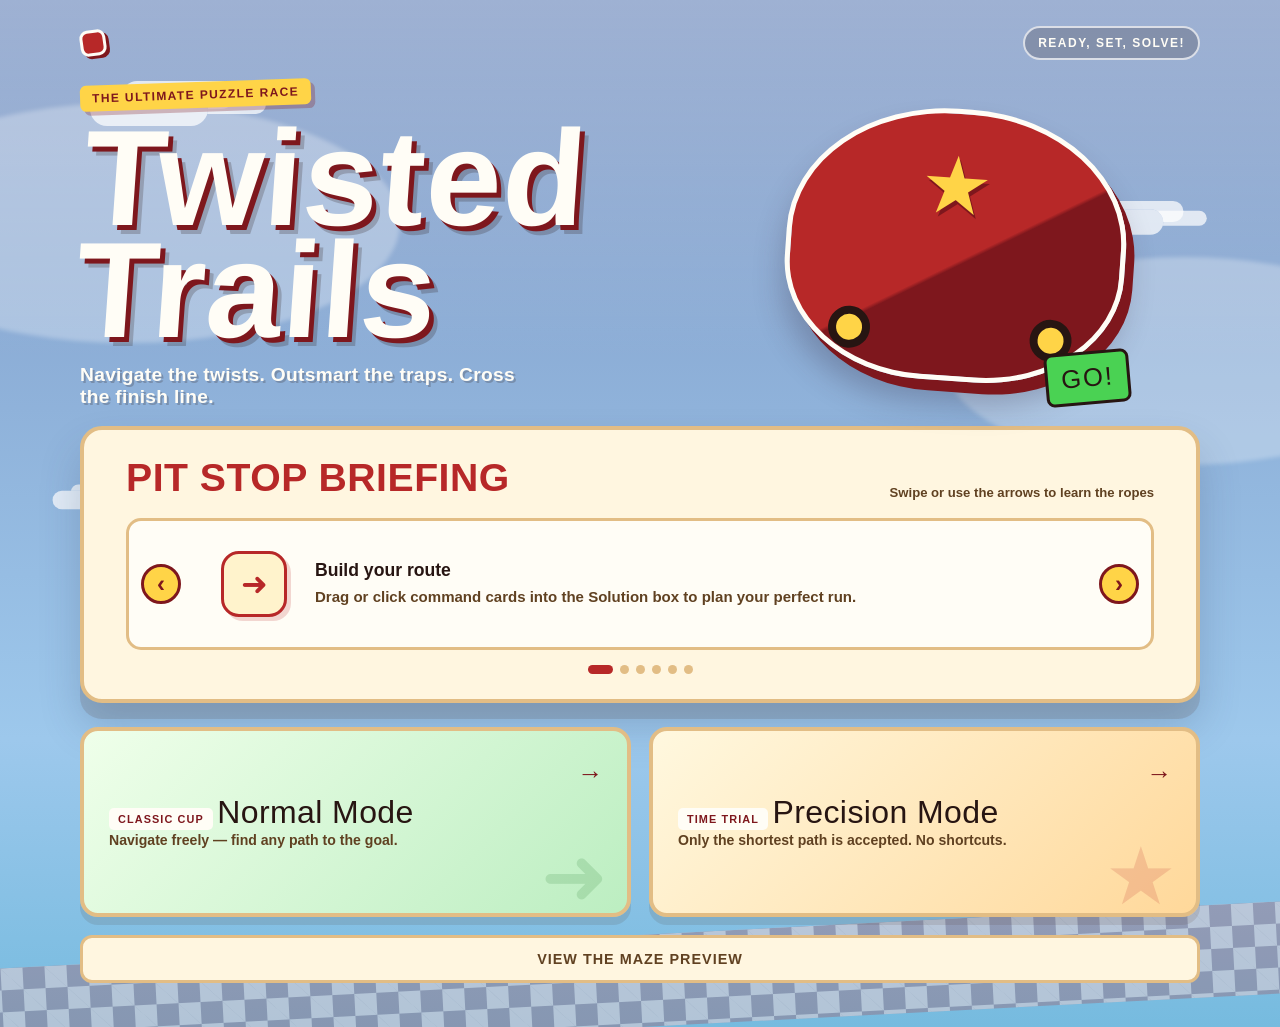
==== commit ac5e809a: "Rework" ====
--- a/index.html
+++ b/index.html
@@ -3,576 +3,593 @@
 <head>
   <meta charset="utf-8" />
   <meta name="viewport" content="width=device-width, initial-scale=1" />
-  <title>Twisted Trails — Maze Puzzle Game</title>
-  <meta name="description" content="Navigate mind-bending mazes using command cards. Outsmart traps, beat the clock, and prove your puzzle skills in Normal or Precision mode." />
-<style>
-  :root {
-    --sky-blue: #7e97c4;
-    --sky-light: #90a9e8;
-    --cloud-white: #ffffff;
-    --mario-red: #b72828;
-    --pipe-green: #4ad253;
-    --coin-yellow: #f23615;
-    --panel-light: #fff6e0;
-    --panel-border: #e2bd85;
-    --text-dark: #000000;
-    --muted: #604121;
-    --shadow-lg: 0 10px 18px rgba(85, 60, 60, 0.12);
-  }
-
-  *, *::before, *::after { box-sizing: border-box; margin: 0; padding: 0; }
-
-  html {
-    height: 100%;
-    font-size: 16px;
-  }
-
-  body {
-    min-height: 100vh;
-    font-family: "Courier New", monospace, system-ui;
-    background:
-      radial-gradient(900px 600px at 20% 20%, rgba(255,255,255,0.6), transparent 60%),
-      radial-gradient(900px 600px at 80% 80%, rgba(255,255,255,0.45), transparent 60%),
-      linear-gradient(180deg, var(--sky-blue) 0%, #7fc8ff 60%, #74c0ff 100%);
-    color: var(--text-dark);
-    display: flex;
-    justify-content: center;
-    align-items: center;
-    overflow-x: hidden;
-    position: relative;
-  }
-
-  /* ---------- Animated Background ---------- */
-  .bg-grid {
-    position: fixed;
-    inset: 0;
-    z-index: 0;
-    overflow: hidden;
-    pointer-events: none;
-  }
-
-  .bg-grid::before {
-    content: '';
-    position: absolute;
-    inset: -50%;
-    background:
-      radial-gradient(ellipse 600px 400px at 20% 30%, rgba(255,255,255,0.35), transparent),
-      radial-gradient(ellipse 500px 350px at 75% 70%, rgba(255,255,255,0.25), transparent);
-    animation: bgShift 12s ease-in-out infinite alternate;
-  }
-
-  @keyframes bgShift {
-    from { transform: translate(0, 0) scale(1); }
-    to   { transform: translate(30px, -20px) scale(1.05); }
-  }
-
-  /* Floating particles */
-  .particle {
-    position: absolute;
-    border-radius: 50%;
-    background: rgba(255, 255, 255, 0.55);
-    pointer-events: none;
-    animation: float linear infinite;
-  }
-
-  .particle:nth-child(1)  { width: 6px;  height: 6px;  left: 10%; animation-duration: 18s; animation-delay: 0s;   }
-  .particle:nth-child(2)  { width: 4px;  height: 4px;  left: 25%; animation-duration: 22s; animation-delay: -4s;  background: rgba(255,255,255,0.4); }
-  .particle:nth-child(3)  { width: 8px;  height: 8px;  left: 40%; animation-duration: 15s; animation-delay: -2s;  }
-  .particle:nth-child(4)  { width: 5px;  height: 5px;  left: 55%; animation-duration: 20s; animation-delay: -6s;  background: rgba(255,255,255,0.45); }
-  .particle:nth-child(5)  { width: 7px;  height: 7px;  left: 70%; animation-duration: 17s; animation-delay: -3s;  }
-  .particle:nth-child(6)  { width: 4px;  height: 4px;  left: 85%; animation-duration: 24s; animation-delay: -8s;  background: rgba(255,255,255,0.35); }
-  .particle:nth-child(7)  { width: 5px;  height: 5px;  left: 50%; animation-duration: 19s; animation-delay: -10s; }
-  .particle:nth-child(8)  { width: 6px;  height: 6px;  left: 15%; animation-duration: 21s; animation-delay: -12s; background: rgba(255,255,255,0.5); }
-
-  @keyframes float {
-    from { transform: translateY(110vh) rotate(0deg);   opacity: 0; }
-    10%  { opacity: 1; }
-    90%  { opacity: 1; }
-    to   { transform: translateY(-10vh) rotate(360deg); opacity: 0; }
-  }
-
-  /* ---------- Main Container ---------- */
-  main {
-    position: relative;
-    z-index: 1;
-    width: 92%;
-    max-width: 680px;
-    padding: 20px 0;
-  }
-
-  /* ---------- Card ---------- */
-  .card {
-    height: 94vh;
-    background: var(--panel-light);
-    border: 4px solid var(--panel-border);
-    border-radius: 24px;
-    padding: clamp(24px, 4vw, 30px) clamp(20px, 3.5vw, 36px);
-    box-shadow: var(--shadow-lg), inset 0 0 14px rgba(255,240,210,0.45);
-    animation: cardIn 0.7s ease-out;
-  }
-
-  @keyframes cardIn {
-    from { opacity: 0; transform: translateY(30px) scale(0.97); }
-    to   { opacity: 1; transform: translateY(0) scale(1); }
-  }
-
-  /* ---------- Logo / Title ---------- */
-  .logo-section {
-    text-align: center;
-    margin-bottom: 28px;
-  }
-
-  .logo-icon {
-    display: inline-flex;
-    align-items: center;
-    justify-content: center;
-    width: 56px;
-    height: 56px;
-    border-radius: 16px;
-    background: linear-gradient(180deg, var(--pipe-green), #267a2d);
-    margin-bottom: 14px;
-    box-shadow: 0 8px 24px rgba(60, 176, 67, 0.35);
-    animation: logoPulse 3s ease-in-out infinite;
-  }
-
-  @keyframes logoPulse {
-    0%, 100% { box-shadow: 0 8px 24px rgba(60, 176, 67, 0.35); }
-    50%      { box-shadow: 0 8px 36px rgba(60, 176, 67, 0.55); }
-  }
-
-  .logo-icon svg {
-    width: 30px;
-    height: 30px;
-  }
-
-  h1 {
-    font-size: clamp(26px, 5vw, 36px);
-    font-weight: 900;
-    letter-spacing: -0.5px;
-    color: var(--mario-red);
-    text-shadow: 0 2px 0 rgba(0,0,0,0.08);
-    line-height: 1.15;
-  }
-
-  .tagline {
-    color: var(--muted);
-    font-size: clamp(14px, 2vw, 16px);
-    font-weight: 700;
-    margin-top: 6px;
-  }
-
-  /* ---------- Description ---------- */
-  .description {
-    font-size: clamp(14px, 1.6vw, 15px);
-    color: var(--muted);
-    line-height: 1.65;
-    margin-bottom: 24px;
-    text-align: center;
-    font-weight: 700;
-  }
-
-  /* ---------- Rules Section ---------- */
-  .rules-section {
-    margin-bottom: 24px;
-  }
-
-  .rules-header {
-    display: flex;
-    align-items: center;
-    gap: 8px;
-    margin-bottom: 12px;
-  }
-
-  .rules-header h2 {
-    font-size: 14px;
-    font-weight: 900;
-    text-transform: uppercase;
-    letter-spacing: 1.5px;
-    color: var(--mario-red);
-  }
-
-  .rules-header::after {
-    content: '';
-    flex: 1;
-    height: 2px;
-    background: linear-gradient(90deg, var(--panel-border), transparent);
-  }
-
-  .rules-grid {
-    display: grid;
-    grid-template-columns: 1fr 1fr;
-    gap: 8px;
-  }
-
-  @media (max-width: 500px) {
-    .rules-grid { grid-template-columns: 1fr; }
-  }
-
-  .rule-item {
-    display: flex;
-    align-items: flex-start;
-    gap: 8px;
-    padding: 10px 12px;
-    border-radius: 12px;
-    background: linear-gradient(180deg, var(--cloud-white), #fff8f0);
-    border: 2px solid var(--panel-border);
-    font-size: 13px;
-    line-height: 1.5;
-    color: var(--muted);
-    font-weight: 700;
-    transition: background 0.2s ease, border-color 0.2s ease, transform 0.2s ease;
-    animation: ruleIn 0.5s ease-out both;
-  }
-
-  .rule-item:nth-child(1) { animation-delay: 0.1s; }
-  .rule-item:nth-child(2) { animation-delay: 0.15s; }
-  .rule-item:nth-child(3) { animation-delay: 0.2s; }
-  .rule-item:nth-child(4) { animation-delay: 0.25s; }
-  .rule-item:nth-child(5) { animation-delay: 0.3s; }
-  .rule-item:nth-child(6) { animation-delay: 0.35s; }
-
-  @keyframes ruleIn {
-    from { opacity: 0; transform: translateY(8px); }
-    to   { opacity: 1; transform: translateY(0); }
-  }
-
-  .rule-item:hover {
-    background: #fff;
-    border-color: #ffc247;
-    transform: translateY(-1px);
-  }
-
-  .rule-icon {
-    flex-shrink: 0;
-    width: 20px;
-    height: 20px;
-    border-radius: 6px;
-    display: flex;
-    align-items: center;
-    justify-content: center;
-    font-size: 11px;
-    margin-top: 1px;
-  }
-
-  .rule-icon.drag   { background: rgba(183,40,40,0.12);  color: var(--mario-red); }
-  .rule-icon.cmd    { background: rgba(74,210,83,0.15);  color: #267a2d; }
-  .rule-icon.time   { background: rgba(255,212,71,0.2);  color: #c97a00; }
-  .rule-icon.wall   { background: rgba(242,54,21,0.12);  color: var(--coin-yellow); }
-  .rule-icon.goal   { background: rgba(255,212,71,0.25); color: #c97a00; }
-  .rule-icon.eye    { background: rgba(126,151,196,0.2); color: var(--sky-blue); }
-
-  /* ---------- Preview Button ---------- */
-  .preview-btn {
-    display: block;
-    width: 100%;
-    padding: 12px;
-    margin-bottom: 16px;
-    border-radius: 12px;
-    border: 2px solid var(--panel-border);
-    background: linear-gradient(180deg, var(--cloud-white), #fff1d9);
-    color: var(--muted);
-    font-family: inherit;
-    font-size: 14px;
-    font-weight: 900;
-    cursor: pointer;
-    text-align: center;
-    text-decoration: none;
-    transition: all 0.2s ease;
-    box-shadow: 0 4px 6px rgba(0,0,0,0.06);
-  }
-
-  .preview-btn:hover {
-    background: #fff;
-    border-color: #ffc247;
-    color: var(--text-dark);
-    transform: translateY(-1px);
-  }
-
-  /* ---------- Mode Cards ---------- */
-  .modes {
-    display: grid;
-    grid-template-columns: 1fr 1fr;
-    gap: 12px;
-  }
-
-  @media (max-width: 460px) {
-    .modes { grid-template-columns: 1fr; }
-  }
-
-  .mode-card {
-    position: relative;
-    padding: 20px 16px;
-    border-radius: 16px;
-    border: 3px solid var(--panel-border);
-    background: linear-gradient(180deg, var(--cloud-white), #fff8f0);
-    cursor: pointer;
-    text-align: center;
-    font-family: inherit;
-    color: var(--text-dark);
-    transition: all 0.25s ease;
-    overflow: hidden;
-    box-shadow: 0 6px 12px rgba(0,0,0,0.08);
-  }
-
-  .mode-card::before {
-    content: '';
-    position: absolute;
-    inset: 0;
-    border-radius: 16px;
-    opacity: 0;
-    transition: opacity 0.25s ease;
-  }
-
-  .mode-card.normal::before {
-    background: linear-gradient(135deg, rgba(74,210,83,0.15), rgba(126,151,196,0.12));
-  }
-
-  .mode-card.precision::before {
-    background: linear-gradient(135deg, rgba(255,212,71,0.18), rgba(183,40,40,0.1));
-  }
-
-  .mode-card:hover {
-    border-color: #ffc247;
-    transform: translateY(-3px);
-    box-shadow: 0 12px 24px rgba(0,0,0,0.15);
-  }
-
-  .mode-card:hover::before { opacity: 1; }
-
-  .mode-card:active {
-    transform: translateY(-1px);
-  }
-
-  .mode-badge {
-    position: relative;
-    z-index: 1;
-    display: inline-block;
-    padding: 3px 10px;
-    border-radius: 20px;
-    font-size: 10px;
-    font-weight: 800;
-    text-transform: uppercase;
-    letter-spacing: 1px;
-    margin-bottom: 10px;
-  }
-
-  .mode-card.normal .mode-badge {
-    background: rgba(74,210,83,0.2);
-    color: #267a2d;
-  }
-
-  .mode-card.precision .mode-badge {
-    background: rgba(255,212,71,0.25);
-    color: #c97a00;
-  }
-
-  .mode-title {
-    position: relative;
-    z-index: 1;
-    font-size: 18px;
-    font-weight: 800;
-    margin-bottom: 6px;
-    letter-spacing: -0.3px;
-  }
-
-  .mode-desc {
-    position: relative;
-    z-index: 1;
-    font-size: 12px;
-    color: var(--muted);
-    line-height: 1.5;
-    font-weight: 700;
-  }
-
-  .mode-arrow {
-    position: relative;
-    z-index: 1;
-    display: inline-flex;
-    align-items: center;
-    gap: 4px;
-    margin-top: 12px;
-    font-size: 12px;
-    font-weight: 700;
-    transition: gap 0.2s ease;
-  }
-
-  .mode-card.normal .mode-arrow   { color: #267a2d; }
-  .mode-card.precision .mode-arrow { color: var(--mario-red); }
-
-  .mode-card:hover .mode-arrow { gap: 8px; }
-
-  /* ---------- Preview Modal ---------- */
-  .preview-overlay {
-    display: none;
-    position: fixed;
-    inset: 0;
-    z-index: 100;
-    background: rgba(0,0,0,0.45);
-    align-items: center;
-    justify-content: center;
-    animation: fadeIn 0.2s ease-out;
-  }
-
-  .preview-overlay.visible { display: flex; }
-
-  @keyframes fadeIn {
-    from { opacity: 0; }
-    to   { opacity: 1; }
-  }
-
-  .preview-modal {
-    background: var(--panel-light);
-    border: 4px solid var(--panel-border);
-    border-radius: 20px;
-    padding: 20px;
-    max-width: 90%;
-    max-height: 85vh;
-    box-shadow: var(--shadow-lg);
-    animation: modalSlideIn 0.3s ease-out;
-    position: relative;
-  }
-
-  @keyframes modalSlideIn {
-    from { opacity: 0; transform: scale(0.92) translateY(20px); }
-    to   { opacity: 1; transform: scale(1) translateY(0); }
-  }
-
-  .preview-modal img {
-    display: block;
-    max-width: 100%;
-    max-height: 70vh;
-    border-radius: 12px;
-    border: 3px solid var(--panel-border);
-  }
-
-  .preview-close {
-    position: absolute;
-    top: -12px;
-    right: -12px;
-    width: 32px;
-    height: 32px;
-    border-radius: 50%;
-    border: 2px solid var(--panel-border);
-    background: var(--cloud-white);
-    color: var(--mario-red);
-    font-size: 16px;
-    font-weight: 900;
-    cursor: pointer;
-    display: flex;
-    align-items: center;
-    justify-content: center;
-    transition: background 0.15s ease, transform 0.15s ease;
-    box-shadow: 0 4px 8px rgba(0,0,0,0.12);
-  }
-
-  .preview-close:hover {
-    background: #fff8e8;
-    transform: scale(1.05);
-  }
-
-  /* ---------- Scrollable on short screens ---------- */
-  @media (max-height: 700px) {
+  <title>Twisted Trails — Maze Kart</title>
+  <meta name="description" content="Choose your race and conquer the Twisted Trails maze." />
+  <style>
+    :root {
+      --sky: #7e97c4;
+      --sky-bright: #9dc8ec;
+      --red: #b72828;
+      --red-dark: #7e171d;
+      --green: #4ad253;
+      --green-dark: #267a2d;
+      --yellow: #ffd447;
+      --cream: #fff6e0;
+      --cream-light: #fffdf6;
+      --ink: #271512;
+      --muted: #604121;
+      --border: #e2bd85;
+      --shadow: 0 16px 0 rgba(78, 42, 27, 0.14), 0 24px 40px rgba(48, 69, 104, 0.22);
+    }
+
+    * { box-sizing: border-box; margin: 0; padding: 0; }
+
+    html { min-height: 100%; }
+
     body {
-      align-items: flex-start;
-    }
-    main {
-      padding: 16px 0;
-    }
-  }
-</style>
+      min-height: 100vh;
+      overflow-x: hidden;
+      color: var(--ink);
+      font-family: "Trebuchet MS", "Segoe UI", sans-serif;
+      background:
+        linear-gradient(180deg, rgba(255,255,255,.25), transparent 35%),
+        linear-gradient(180deg, var(--sky) 0%, var(--sky-bright) 72%, #76bbdf 100%);
+    }
+
+    button { font: inherit; }
+
+    .world {
+      position: relative;
+      min-height: 100vh;
+      overflow: hidden;
+      isolation: isolate;
+    }
+
+    .world::before,
+    .world::after {
+      content: "";
+      position: absolute;
+      z-index: -1;
+      border-radius: 50%;
+      background: rgba(255,255,255,.28);
+      filter: blur(2px);
+    }
+
+    .world::before { width: 34rem; height: 15rem; top: 10%; left: -9rem; }
+    .world::after { width: 30rem; height: 13rem; top: 25%; right: -9rem; }
+
+    .checker-strip {
+      position: absolute;
+      z-index: -1;
+      bottom: 0;
+      left: -5%;
+      width: 110%;
+      height: 92px;
+      transform: rotate(-3deg);
+      background:
+        linear-gradient(45deg, rgba(255,255,255,.55) 25%, transparent 25%, transparent 75%, rgba(255,255,255,.55) 75%),
+        linear-gradient(45deg, rgba(255,255,255,.55) 25%, transparent 25%, transparent 75%, rgba(255,255,255,.55) 75%);
+      background-position: 0 0, 22px 22px;
+      background-size: 44px 44px;
+      background-color: rgba(183,40,40,.35);
+      opacity: .7;
+    }
+
+    .cloud {
+      position: absolute;
+      z-index: -1;
+      width: 118px;
+      height: 34px;
+      border-radius: 30px;
+      background: rgba(255,255,255,.72);
+      box-shadow: 30px -14px 0 -3px rgba(255,255,255,.72), 65px -5px 0 -7px rgba(255,255,255,.72);
+      animation: drift 20s linear infinite;
+    }
+
+    .cloud.one { top: 9%; left: 7%; }
+    .cloud.two { top: 20%; right: 8%; transform: scale(.75); animation-delay: -8s; }
+    .cloud.three { top: 47%; left: 2%; transform: scale(.55); animation-delay: -13s; }
+
+    @keyframes drift {
+      from { translate: -20px; }
+      to { translate: 35px; }
+    }
+
+    .shell {
+      width: min(1120px, calc(100% - 32px));
+      margin: 0 auto;
+      padding: 26px 0 44px;
+    }
+
+    .topbar {
+      display: flex;
+      align-items: center;
+      justify-content: space-between;
+      margin-bottom: 22px;
+      color: var(--cream-light);
+      text-transform: uppercase;
+      letter-spacing: 1.5px;
+      font-size: 12px;
+      font-weight: 900;
+    }
+
+    .brand-mark { display: flex; align-items: center; gap: 10px; }
+
+    .brand-dot {
+      width: 26px;
+      height: 26px;
+      border: 3px solid var(--cream-light);
+      border-radius: 8px;
+      background: var(--red);
+      box-shadow: 3px 3px 0 var(--red-dark);
+      transform: rotate(-8deg);
+    }
+
+    .top-chip {
+      padding: 8px 13px;
+      border: 2px solid rgba(255,255,255,.7);
+      border-radius: 99px;
+      background: rgba(39,21,18,.2);
+    }
+
+    .hero {
+      display: grid;
+      grid-template-columns: 1.1fr .9fr;
+      align-items: center;
+      gap: 36px;
+      min-height: 245px;
+      margin-bottom: 18px;
+    }
+
+    .eyebrow {
+      display: inline-block;
+      padding: 6px 12px;
+      border-radius: 6px;
+      background: var(--yellow);
+      color: var(--red-dark);
+      font-size: 12px;
+      font-weight: 900;
+      letter-spacing: 1.4px;
+      text-transform: uppercase;
+      box-shadow: 4px 4px 0 rgba(126,23,29,.28);
+      transform: rotate(-2deg);
+    }
+
+    h1 {
+      margin-top: 15px;
+      color: var(--cream-light);
+      font-family: Impact, Haettenschweiler, "Arial Narrow Bold", sans-serif;
+      font-size: clamp(4rem, 11vw, 8.5rem);
+      font-weight: 900;
+      letter-spacing: 1px;
+      line-height: .82;
+      text-shadow: 5px 5px 0 var(--red-dark), 9px 9px 0 rgba(39,21,18,.22);
+      transform: skew(-4deg);
+    }
+
+    .tagline {
+      max-width: 470px;
+      margin-top: 18px;
+      color: var(--cream-light);
+      font-size: clamp(1rem, 2vw, 1.2rem);
+      font-weight: 800;
+      letter-spacing: .3px;
+      text-shadow: 2px 2px 0 rgba(39,21,18,.22);
+    }
+
+    .kart-badge {
+      position: relative;
+      justify-self: center;
+      width: min(100%, 340px);
+      aspect-ratio: 1.25;
+      border: 5px solid var(--cream-light);
+      border-radius: 48% 48% 42% 42%;
+      background: linear-gradient(150deg, var(--red) 0 54%, var(--red-dark) 55%);
+      box-shadow: 9px 11px 0 var(--red-dark), 0 22px 30px rgba(52,38,61,.28);
+      transform: rotate(4deg);
+    }
+
+    .kart-badge::before {
+      content: "★";
+      position: absolute;
+      top: 10%;
+      left: 38%;
+      color: var(--yellow);
+      font-size: clamp(3rem, 8vw, 5rem);
+      text-shadow: 3px 3px 0 var(--red-dark);
+    }
+
+    .kart-badge::after {
+      content: "GO!";
+      position: absolute;
+      right: -18px;
+      bottom: -19px;
+      padding: 9px 13px;
+      border: 3px solid var(--ink);
+      border-radius: 8px;
+      background: var(--green);
+      color: var(--ink);
+      font-family: Impact, sans-serif;
+      font-size: 1.6rem;
+      letter-spacing: 2px;
+      transform: rotate(-9deg);
+    }
+
+    .wheel {
+      position: absolute;
+      bottom: 8%;
+      width: 42px;
+      height: 42px;
+      border: 8px solid var(--ink);
+      border-radius: 50%;
+      background: var(--yellow);
+    }
+
+    .wheel.left { left: 13%; }
+    .wheel.right { right: 13%; }
+
+    .panel {
+      border: 4px solid var(--border);
+      border-radius: 22px;
+      background: var(--cream);
+      box-shadow: var(--shadow);
+    }
+
+    .instructions {
+      padding: 26px clamp(18px, 4vw, 42px) 25px;
+    }
+
+    .section-heading {
+      display: flex;
+      align-items: end;
+      justify-content: space-between;
+      gap: 18px;
+      margin-bottom: 18px;
+    }
+
+    .section-heading h2 {
+      color: var(--red);
+      font-family: Impact, Haettenschweiler, sans-serif;
+      font-size: clamp(1.7rem, 4vw, 2.45rem);
+      letter-spacing: .5px;
+      text-transform: uppercase;
+    }
+
+    .section-heading p {
+      color: var(--muted);
+      font-size: .82rem;
+      font-weight: 800;
+      text-align: right;
+    }
+
+    .slider-window {
+      position: relative;
+      overflow: hidden;
+      border: 3px solid var(--border);
+      border-radius: 15px;
+      background: var(--cream-light);
+      touch-action: pan-y;
+    }
+
+    .slides {
+      display: flex;
+      transition: transform .38s cubic-bezier(.22,.8,.25,1);
+      will-change: transform;
+    }
+
+    .slide {
+      display: grid;
+      grid-template-columns: 74px 1fr;
+      align-items: center;
+      flex: 0 0 100%;
+      min-height: 126px;
+      gap: 20px;
+      padding: 22px clamp(55px, 8vw, 92px);
+    }
+
+    .slide-icon {
+      display: grid;
+      place-items: center;
+      width: 66px;
+      height: 66px;
+      border: 3px solid currentColor;
+      border-radius: 18px;
+      background: #fff3cc;
+      color: var(--red);
+      font-size: 2rem;
+      box-shadow: 4px 4px 0 rgba(183,40,40,.18);
+    }
+
+    .slide h3 {
+      margin-bottom: 5px;
+      color: var(--ink);
+      font-size: 1.1rem;
+      font-weight: 900;
+    }
+
+    .slide p {
+      color: var(--muted);
+      font-size: .94rem;
+      font-weight: 700;
+      line-height: 1.45;
+    }
+
+    .slider-btn {
+      position: absolute;
+      z-index: 1;
+      top: 50%;
+      display: grid;
+      place-items: center;
+      width: 40px;
+      height: 40px;
+      border: 3px solid var(--red-dark);
+      border-radius: 50%;
+      background: var(--yellow);
+      color: var(--red-dark);
+      cursor: pointer;
+      font-size: 1.5rem;
+      font-weight: 900;
+      line-height: 1;
+      transform: translateY(-50%);
+      transition: transform .18s ease, background .18s ease;
+    }
+
+    .slider-btn:hover,
+    .slider-btn:focus-visible { background: #ffe486; transform: translateY(-50%) scale(1.08); }
+    .slider-btn:focus-visible, .mode-card:focus-visible, .preview-btn:focus-visible { outline: 3px solid var(--green-dark); outline-offset: 3px; }
+    .slider-btn.prev { left: 12px; }
+    .slider-btn.next { right: 12px; }
+
+    .slider-footer {
+      display: flex;
+      align-items: center;
+      justify-content: center;
+      gap: 7px;
+      margin-top: 15px;
+    }
+
+    .dot {
+      width: 9px;
+      height: 9px;
+      border: 0;
+      border-radius: 50%;
+      background: var(--border);
+      cursor: pointer;
+    }
+
+    .dot.active { width: 25px; border-radius: 99px; background: var(--red); }
+
+    .play-area {
+      display: grid;
+      grid-template-columns: 1fr 1fr;
+      gap: 18px;
+      margin-top: 24px;
+    }
+
+    .mode-card {
+      position: relative;
+      min-height: 190px;
+      padding: 26px 25px;
+      border: 4px solid var(--border);
+      border-radius: 18px;
+      color: var(--ink);
+      text-align: left;
+      cursor: pointer;
+      overflow: hidden;
+      box-shadow: 0 8px 0 rgba(78,42,27,.12);
+      transition: transform .2s ease, box-shadow .2s ease, border-color .2s ease;
+    }
+
+    .mode-card::after {
+      position: absolute;
+      right: 19px;
+      bottom: -10px;
+      font-family: Impact, sans-serif;
+      font-size: 5rem;
+      opacity: .16;
+    }
+
+    .mode-card.normal { background: linear-gradient(135deg, #efffea, #bceec1); }
+    .mode-card.precision { background: linear-gradient(135deg, #fff8df, #ffd89a); }
+    .mode-card.normal::after { content: "➜"; color: var(--green-dark); }
+    .mode-card.precision::after { content: "★"; color: var(--red); }
+    .mode-card:hover { border-color: var(--red); transform: translateY(-5px); box-shadow: 0 13px 0 rgba(78,42,27,.13); }
+    .mode-card:active { transform: translateY(-1px); }
+
+    .mode-badge {
+      display: inline-block;
+      padding: 5px 9px;
+      border-radius: 5px;
+      background: var(--cream-light);
+      color: var(--red-dark);
+      font-size: .68rem;
+      font-weight: 900;
+      letter-spacing: 1.1px;
+      text-transform: uppercase;
+    }
+
+    .mode-title {
+      margin: 14px 0 6px;
+      font-family: Impact, Haettenschweiler, sans-serif;
+      font-size: clamp(1.55rem, 3vw, 2rem);
+      letter-spacing: .4px;
+    }
+
+    .mode-desc { max-width: 270px; color: var(--muted); font-size: .88rem; font-weight: 700; line-height: 1.4; }
+    .mode-arrow { position: absolute; right: 24px; top: 28px; color: var(--red-dark); font-size: 1.6rem; font-weight: 900; }
+
+    .preview-btn {
+      display: block;
+      width: 100%;
+      margin-top: 18px;
+      padding: 13px;
+      border: 3px solid var(--border);
+      border-radius: 12px;
+      background: var(--cream);
+      color: var(--muted);
+      cursor: pointer;
+      font-size: .9rem;
+      font-weight: 900;
+      text-transform: uppercase;
+      letter-spacing: 1px;
+      transition: background .2s ease, border-color .2s ease;
+    }
+
+    .preview-btn:hover { border-color: var(--red); background: var(--cream-light); }
+
+    .preview-overlay {
+      position: fixed;
+      inset: 0;
+      z-index: 10;
+      display: none;
+      align-items: center;
+      justify-content: center;
+      padding: 20px;
+      background: rgba(39,21,18,.6);
+    }
+
+    .preview-overlay.visible { display: flex; }
+
+    .preview-modal {
+      position: relative;
+      width: min(680px, 100%);
+      padding: 14px;
+      border: 4px solid var(--border);
+      border-radius: 18px;
+      background: var(--cream);
+      box-shadow: var(--shadow);
+    }
+
+    .preview-modal img { display: block; width: 100%; border: 3px solid var(--border); border-radius: 10px; }
+
+    .preview-close {
+      position: absolute;
+      z-index: 1;
+      top: -15px;
+      right: -15px;
+      width: 34px;
+      height: 34px;
+      border: 3px solid var(--red-dark);
+      border-radius: 50%;
+      background: var(--yellow);
+      color: var(--red-dark);
+      cursor: pointer;
+      font-weight: 900;
+    }
+
+    @media (max-width: 700px) {
+      .shell { width: min(100% - 22px, 560px); padding-top: 17px; }
+      .topbar { margin-bottom: 12px; }
+      .hero { grid-template-columns: 1fr; gap: 25px; min-height: auto; text-align: center; }
+      .tagline { margin-inline: auto; }
+      .kart-badge { width: min(62vw, 260px); }
+      .section-heading { align-items: start; flex-direction: column; gap: 5px; }
+      .section-heading p { text-align: left; }
+      .slide { grid-template-columns: 54px 1fr; gap: 14px; min-height: 155px; padding: 20px 52px; }
+      .slide-icon { width: 52px; height: 52px; font-size: 1.5rem; border-radius: 14px; }
+      .play-area { grid-template-columns: 1fr; }
+      .mode-card { min-height: 155px; }
+    }
+
+    @media (max-width: 390px) {
+      .top-chip { display: none; }
+      h1 { font-size: 3.8rem; }
+      .instructions { padding-inline: 12px; }
+      .slide { padding-inline: 45px; }
+      .slider-btn.prev { left: 6px; }
+      .slider-btn.next { right: 6px; }
+    }
+
+    @media (prefers-reduced-motion: reduce) {
+      *, *::before, *::after { animation-duration: .01ms !important; transition-duration: .01ms !important; }
+    }
+  </style>
 </head>
 
 <body>
-  <!-- Animated background -->
-  <div class="bg-grid" aria-hidden="true">
-    <div class="particle"></div>
-    <div class="particle"></div>
-    <div class="particle"></div>
-    <div class="particle"></div>
-    <div class="particle"></div>
-    <div class="particle"></div>
-    <div class="particle"></div>
-    <div class="particle"></div>
-  </div>
-
-  <main>
-    <div class="card">
-
-      <!-- Logo & Title -->
-      <section class="logo-section">
-        <!-- <div class="logo-icon" aria-hidden="true">
-          <svg viewBox="0 0 24 24" fill="none" stroke="white" stroke-width="2.2" stroke-linecap="round" stroke-linejoin="round">
-            <path d="M3 3h7v7H3zM14 3h7v7h-7zM3 14h7v7H3z"/>
-            <path d="M17.5 14v3.5H14M21 14h-3.5M17.5 21v-3.5"/>
-          </svg>
-        </div> -->
-        <h1>Twisted Trails</h1>
-        <p class="tagline">Navigate the twists. Outsmart the traps.</p>
-      </section>
-      <!-- Description -->
-      <p class="description">
-        Guide your character through mind-bending mazes using command cards.
-        Plan smart, move sharp, and reach the goal with precision!
-      </p>
-
-      <!-- Rules -->
-      <section class="rules-section">
-        <div class="rules-header">
-          <h2>How to Play</h2>
+  <div class="world">
+    <div class="cloud one" aria-hidden="true"></div>
+    <div class="cloud two" aria-hidden="true"></div>
+    <div class="cloud three" aria-hidden="true"></div>
+    <div class="checker-strip" aria-hidden="true"></div>
+
+    <main class="shell">
+      <header class="topbar">
+        <div class="brand-mark"><span class="brand-dot" aria-hidden="true"></span></div>
+        <span class="top-chip">Ready, set, solve!</span>
+      </header>
+
+      <section class="hero" aria-labelledby="page-title">
+        <div>
+          <span class="eyebrow">The ultimate puzzle race</span>
+          <h1 id="page-title">Twisted<br />Trails</h1>
+          <p class="tagline">Navigate the twists. Outsmart the traps. Cross the finish line.</p>
         </div>
-        <div class="rules-grid">
-          <div class="rule-item">
-            <div class="rule-icon drag">⟶</div>
-            <span>Drag or click command cards into the Solution box</span>
-          </div>
-          <div class="rule-item">
-            <div class="rule-icon cmd">▶</div>
-            <span>Use <strong>Move</strong>, <strong>Turn Left</strong>, and <strong>Turn Right</strong></span>
-          </div>
-          <div class="rule-item">
-            <div class="rule-icon time">⏱</div>
-            <span>Beat the clock — each level has a time limit</span>
-          </div>
-          <div class="rule-item">
-            <div class="rule-icon wall">✕</div>
-            <span>Hitting a wall costs a chance. Lose all 3 and it's over</span>
-          </div>
-          <div class="rule-item">
-            <div class="rule-icon goal">★</div>
-            <span>Reach the trophy to complete the level and earn points</span>
-          </div>
-          <div class="rule-item">
-            <div class="rule-icon eye">👁</div>
-            <span>Click Preview below to see the maze layout</span>
-          </div>
+        <div class="kart-badge" aria-hidden="true">
+          <span class="wheel left"></span>
+          <span class="wheel right"></span>
         </div>
       </section>
 
-      <!-- Preview -->
-      <button type="button" class="preview-btn" id="previewBtn"> Preview Maze Layout</button>
-
-      <!-- Mode Selection -->
-      <div class="modes">
+      <section class="panel instructions" aria-labelledby="instructions-title">
+        <div class="section-heading">
+          <h2 id="instructions-title">Pit stop briefing</h2>
+          <p>Swipe or use the arrows to learn the ropes</p>
+        </div>
+
+        <div class="slider-window" id="sliderWindow">
+          <div class="slides" id="slides">
+            <article class="slide">
+              <div class="slide-icon" aria-hidden="true">➜</div>
+              <div><h3>Build your route</h3><p>Drag or click command cards into the Solution box to plan your perfect run.</p></div>
+            </article>
+            <article class="slide">
+              <div class="slide-icon" aria-hidden="true">▶</div>
+              <div><h3>Choose your moves</h3><p>Use Move, Turn Left, and Turn Right to guide your racer through the maze.</p></div>
+            </article>
+            <article class="slide">
+              <div class="slide-icon" aria-hidden="true">⏱</div>
+              <div><h3>Race the clock</h3><p>Every level has a time limit, so think ahead and keep your momentum.</p></div>
+            </article>
+            <article class="slide">
+              <div class="slide-icon" aria-hidden="true">✕</div>
+              <div><h3>Dodge the walls</h3><p>A crash costs a chance. Lose all three and your race is over.</p></div>
+            </article>
+            <article class="slide">
+              <div class="slide-icon" aria-hidden="true">★</div>
+              <div><h3>Find the trophy</h3><p>Reach the trophy at the finish to complete the level and earn points.</p></div>
+            </article>
+            <article class="slide">
+              <div class="slide-icon" aria-hidden="true">👁</div>
+              <div><h3>Scout the track</h3><p>Open the maze preview before racing to study the layout and spot your route.</p></div>
+            </article>
+          </div>
+          <button type="button" class="slider-btn prev" id="prevSlide" aria-label="Previous instruction">‹</button>
+          <button type="button" class="slider-btn next" id="nextSlide" aria-label="Next instruction">›</button>
+        </div>
+        <div class="slider-footer" id="sliderDots" aria-label="Instruction slides"></div>
+      </section>
+
+      <section class="play-area" aria-label="Choose a game mode">
         <button type="button" class="mode-card normal" id="normalBtn">
-          <div class="mode-badge">Classic</div>
-          <div class="mode-title">Normal Mode</div>
-          <div class="mode-desc">Navigate freely — find any path to the goal</div>
-          <div class="mode-arrow">Play →</div>
+          <span class="mode-badge">Classic cup</span>
+          <span class="mode-title">Normal Mode</span><br>
+          <span class="mode-desc">Navigate freely — find any path to the goal.</span>
+          <span class="mode-arrow" aria-hidden="true">→</span>
         </button>
-
         <button type="button" class="mode-card precision" id="precisionBtn">
-          <div class="mode-badge">Challenge</div>
-          <div class="mode-title">Precision Mode</div>
-          <div class="mode-desc">Only the shortest path is accepted</div>
-          <div class="mode-arrow">Play →</div>
+          <span class="mode-badge">Time trial</span>
+          <span class="mode-title">Precision Mode</span><br>
+          <span class="mode-desc">Only the shortest path is accepted. No shortcuts.</span>
+          <span class="mode-arrow" aria-hidden="true">→</span>
         </button>
-      </div>
-
-    </div>
-  </main>
-
-  <!-- Preview Modal -->
-  <div class="preview-overlay" id="previewOverlay">
+      </section>
+
+      <button type="button" class="preview-btn" id="previewBtn">View the maze preview</button>
+    </main>
+  </div>
+
+  <div class="preview-overlay" id="previewOverlay" role="dialog" aria-modal="true" aria-label="Maze preview">
     <div class="preview-modal">
       <button type="button" class="preview-close" id="previewClose" aria-label="Close preview">✕</button>
       <img src="photos/maze_preview.png" alt="Maze game preview showing the puzzle grid layout" width="600" height="400" />
@@ -580,7 +597,6 @@
   </div>
 
   <script>
-    /* Navigation */
     document.getElementById("normalBtn").addEventListener("click", () => {
       window.location.href = "game_M.html";
     });
@@ -589,23 +605,52 @@
       window.location.href = "game.html";
     });
 
-    /* Preview Modal */
+    const slides = document.getElementById("slides");
+    const sliderWindow = document.getElementById("sliderWindow");
+    const dots = document.getElementById("sliderDots");
+    const slideCount = slides.children.length;
+    let currentSlide = 0;
+    let touchStartX = 0;
+
+    for (let index = 0; index < slideCount; index += 1) {
+      const dot = document.createElement("button");
+      dot.type = "button";
+      dot.className = "dot";
+      dot.setAttribute("aria-label", `Show instruction ${index + 1}`);
+      dot.addEventListener("click", () => showSlide(index));
+      dots.appendChild(dot);
+    }
+
+    function showSlide(index) {
+      currentSlide = (index + slideCount) % slideCount;
+      slides.style.transform = `translateX(-${currentSlide * 100}%)`;
+      Array.from(dots.children).forEach((dot, dotIndex) => {
+        dot.classList.toggle("active", dotIndex === currentSlide);
+        dot.setAttribute("aria-current", dotIndex === currentSlide ? "true" : "false");
+      });
+    }
+
+    document.getElementById("prevSlide").addEventListener("click", () => showSlide(currentSlide - 1));
+    document.getElementById("nextSlide").addEventListener("click", () => showSlide(currentSlide + 1));
+    sliderWindow.addEventListener("touchstart", (event) => {
+      touchStartX = event.changedTouches[0].screenX;
+    }, { passive: true });
+    sliderWindow.addEventListener("touchend", (event) => {
+      const distance = event.changedTouches[0].screenX - touchStartX;
+      if (Math.abs(distance) > 45) showSlide(currentSlide + (distance < 0 ? 1 : -1));
+    }, { passive: true });
+    showSlide(0);
+
     const overlay = document.getElementById("previewOverlay");
-
-    document.getElementById("previewBtn").addEventListener("click", () => {
-      overlay.classList.add("visible");
+    document.getElementById("previewBtn").addEventListener("click", () => overlay.classList.add("visible"));
+    document.getElementById("previewClose").addEventListener("click", () => overlay.classList.remove("visible"));
+    overlay.addEventListener("click", (event) => {
+      if (event.target === overlay) overlay.classList.remove("visible");
     });
-
-    document.getElementById("previewClose").addEventListener("click", () => {
-      overlay.classList.remove("visible");
-    });
-
-    overlay.addEventListener("click", (e) => {
-      if (e.target === overlay) overlay.classList.remove("visible");
-    });
-
-    document.addEventListener("keydown", (e) => {
-      if (e.key === "Escape") overlay.classList.remove("visible");
+    document.addEventListener("keydown", (event) => {
+      if (event.key === "Escape") overlay.classList.remove("visible");
+      if (event.key === "ArrowLeft") showSlide(currentSlide - 1);
+      if (event.key === "ArrowRight") showSlide(currentSlide + 1);
     });
   </script>
 </body>
